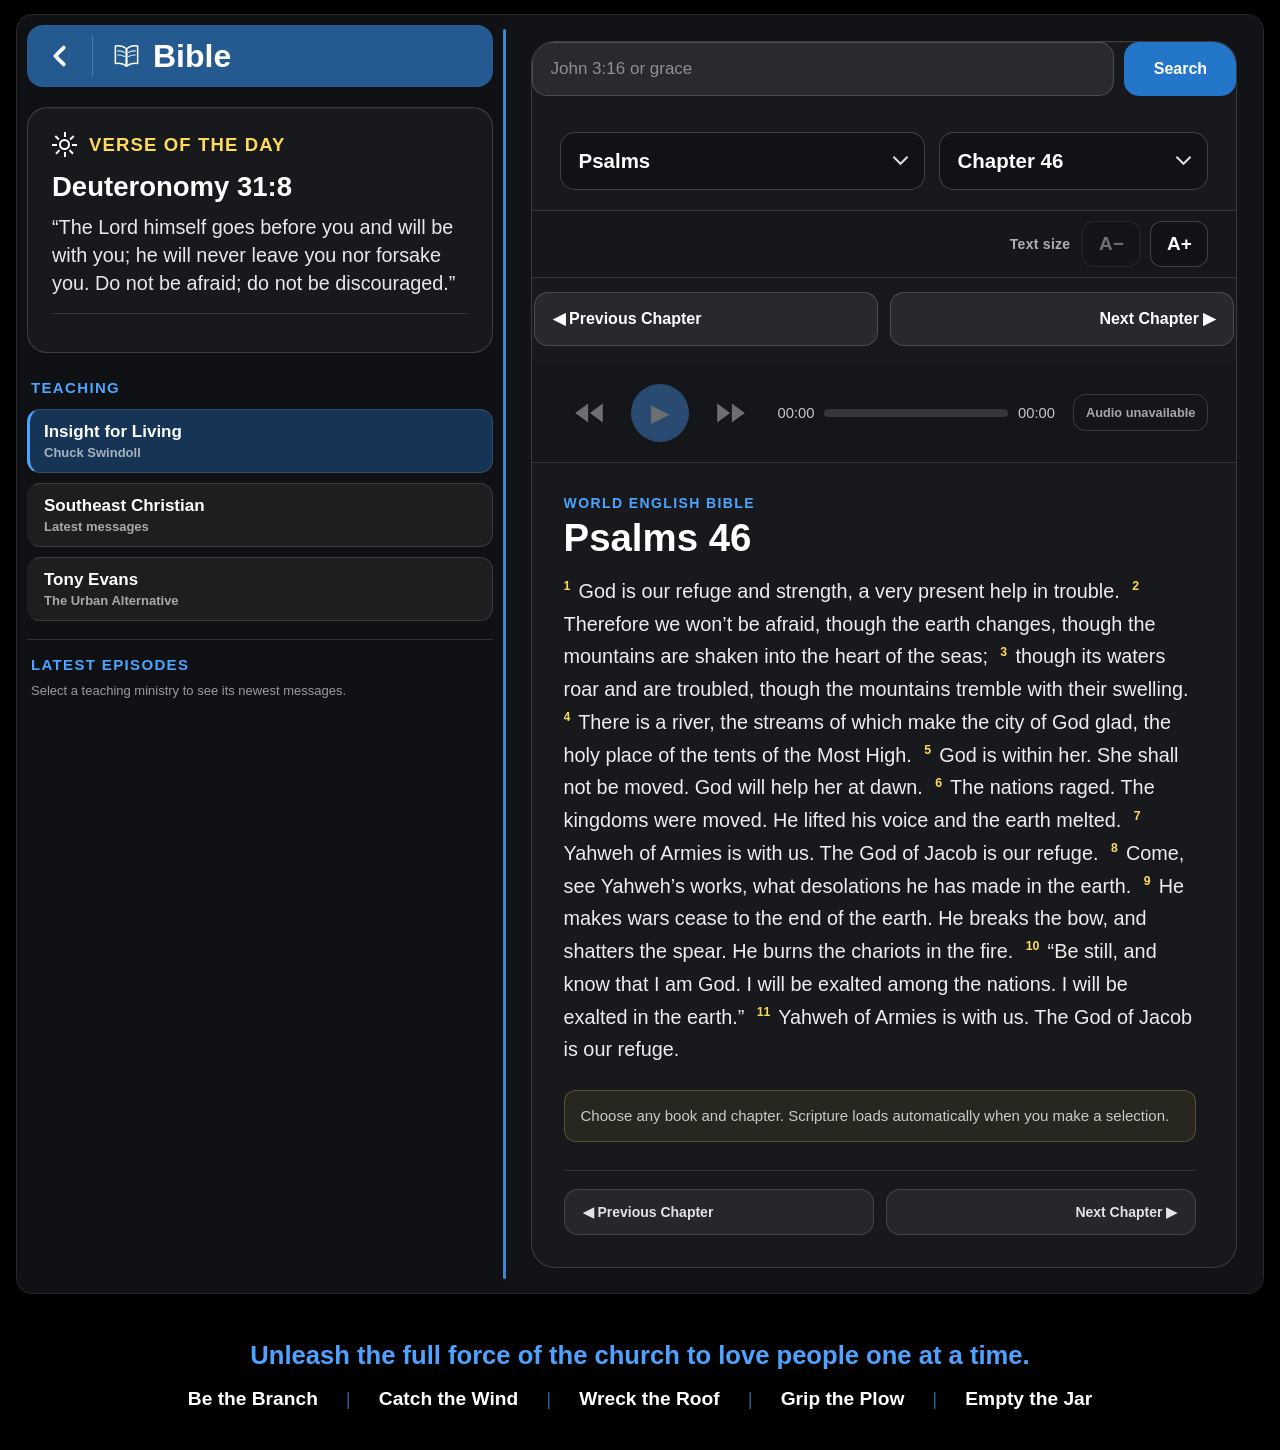
==== bible.html @ 3f08eb41 "Add files via upload" ====
<!DOCTYPE html>
<html lang="en">
<head>
  <meta charset="UTF-8" />
  <meta name="viewport" content="width=device-width, initial-scale=1.0" />
  <title>Bible v14.5 Teaching Phase 1</title>
  <link rel="stylesheet" href="bible.css?v=001">

  <style>
    /* Tiny patch v2: Verse of the Day card only */
    .top-bar .verse-content {
      display: none;
    }

    .side-menu {
      overflow-y: auto;
    }

    .verse-card {
      flex: 0 0 auto;
      width: 100%;
      margin: 0 0 12px;
      padding: clamp(16px, 2vw, 24px);
      border: 1px solid rgba(255, 255, 255, 0.16);
      border-radius: 20px;
      background: #17191d;
      color: #fff;
      text-align: left;
      box-shadow: inset 0 1px 0 rgba(255, 255, 255, 0.04);
    }

    .verse-card-heading {
      display: flex;
      align-items: center;
      gap: 12px;
      margin-bottom: 14px;
      color: #4da3ff;
      font-size: clamp(14px, 1.45vw, 20px);
      font-weight: 700;
      letter-spacing: 0.06em;
      text-transform: uppercase;
    }

    .daily-sun {
      position: relative;
      width: 25px;
      height: 25px;
      flex: 0 0 25px;
    }

    .daily-sun::before {
      content: "";
      position: absolute;
      inset: 7px;
      border: 2px solid #fff;
      border-radius: 50%;
    }

    .daily-sun span,
    .daily-sun::after {
      position: absolute;
      inset: 0;
      content: "";
      background:
        linear-gradient(#fff, #fff) center top / 2px 5px no-repeat,
        linear-gradient(#fff, #fff) center bottom / 2px 5px no-repeat,
        linear-gradient(90deg, #fff, #fff) left center / 5px 2px no-repeat,
        linear-gradient(90deg, #fff, #fff) right center / 5px 2px no-repeat;
    }

    .daily-sun span {
      transform: rotate(45deg);
    }

    .verse-card-reference {
      margin-bottom: 10px;
      color: #fff;
      font-size: clamp(21px, 2.15vw, 31px);
      font-weight: 650;
      line-height: 1.15;
    }

    .verse-card-text {
      color: rgba(255, 255, 255, 0.9);
      font-size: clamp(16px, 1.55vw, 22px);
      line-height: 1.42;
    }


    @media (max-width: 760px), (max-height: 560px) {
      .verse-card {
        margin-bottom: 8px;
        padding: 13px 15px;
        border-radius: 16px;
      }

      .verse-card-heading {
        margin-bottom: 9px;
        gap: 9px;
      }

      .daily-sun {
        width: 21px;
        height: 21px;
        flex-basis: 21px;
      }

      .daily-sun::before {
        inset: 6px;
      }

      .verse-card-reference {
        margin-bottom: 6px;
      }
    }

    /* Tiny patch v3: navy Bible header + slightly wider left column */
    .top-bar {
      position: relative;
      display: grid;
      grid-template-columns: 72px 1fr 72px;
      align-items: center;
      width: 100%;
      min-height: 72px;
      padding: 0 18px;
      border: 0;
      border-radius: 0 0 18px 18px;
      background: #123f73;
      color: #fff;
      box-sizing: border-box;
    }

    .top-bar .back-button {
      position: static;
      display: inline-flex;
      align-items: center;
      justify-content: flex-start;
      width: 52px;
      height: 52px;
      padding: 0;
      border: 0;
      background: transparent;
      color: #fff;
    }

    .top-bar .back-button > span:last-child {
      display: none;
    }

    .top-bar .back-arrow {
      color: #fff;
      font-size: 48px;
      font-weight: 300;
      line-height: 1;
      transform: translateY(-2px);
    }

    .bible-page-title {
      margin: 0;
      color: #fff;
      font-size: clamp(28px, 3vw, 42px);
      font-weight: 650;
      line-height: 1;
      text-align: center;
      letter-spacing: 0.01em;
    }

    .header-bible-icon {
      display: flex;
      align-items: center;
      justify-content: flex-end;
      color: #fff;
    }

    .header-bible-icon svg {
      display: block;
      width: 43px;
      height: 43px;
      overflow: visible;
    }

    /* Give the verse/navigation column a little more breathing room. */
    .app-shell {
      grid-template-columns: minmax(370px, 39%) 2px minmax(0, 1fr);
    }

    @media (max-width: 900px) {
      .app-shell {
        grid-template-columns: minmax(330px, 42%) 2px minmax(0, 1fr);
      }
    }



    .chapter-navigation {
      display: grid;
      grid-template-columns: 1fr 1fr;
      gap: 12px;
      margin-top: 18px;
    }

    .chapter-navigation__button {
      min-height: 54px;
      padding: 0 18px;
      border: 1px solid rgba(255,255,255,.16);
      border-radius: 14px;
      background: rgba(255,255,255,.07);
      color: #fff;
      font: inherit;
      font-size: 16px;
      font-weight: 800;
      cursor: pointer;
      transition: transform .12s ease, background .12s ease, border-color .12s ease;
      -webkit-tap-highlight-color: transparent;
    }

    .chapter-navigation__button:last-child {
      text-align: right;
    }

    .chapter-navigation__button:first-child {
      text-align: left;
    }

    .chapter-navigation__button:hover,
    .chapter-navigation__button:focus-visible {
      border-color: rgba(85,168,255,.6);
      background: rgba(85,168,255,.15);
      outline: none;
    }

    .chapter-navigation__button:active {
      transform: scale(.98);
    }

    .chapter-navigation__button:disabled {
      opacity: .34;
      cursor: default;
      transform: none;
    }

    @media (max-width: 760px), (max-height: 560px) {
      .top-bar {
        min-height: 60px;
        grid-template-columns: 58px 1fr 58px;
        padding: 0 12px;
        border-radius: 0 0 14px 14px;
      }

      .top-bar .back-button {
        width: 44px;
        height: 44px;
      }

      .top-bar .back-arrow {
        font-size: 40px;
      }

      .header-bible-icon svg {
        width: 36px;
        height: 36px;
      }

      .app-shell {
        grid-template-columns: minmax(300px, 43%) 2px minmax(0, 1fr);
      }
    }


    /* Tiny patch v4: header balance, subtitle, unified blues, spacing, card footer */
    :root {
      --bible-primary-blue: #1d4f86;
      --bible-accent-blue: #4da3ff;
      --bible-selected-blue: rgba(29, 79, 134, 0.58);
    }

    .top-bar {
      background: var(--bible-primary-blue);
      min-height: 82px;
      grid-template-columns: 72px 1fr 72px;
    }

    .top-bar .back-button,
    .header-bible-icon {
      height: 100%;
      align-self: stretch;
      display: flex;
      align-items: center;
    }

    .top-bar .back-button {
      justify-content: flex-start;
    }

    .top-bar .back-arrow {
      display: block;
      transform: none;
      line-height: 1;
      margin-top: 0;
    }

    .header-bible-icon {
      justify-content: flex-end;
    }

    .bible-title-group {
      display: flex;
      flex-direction: column;
      align-items: center;
      justify-content: center;
      min-width: 0;
      text-align: center;
    }

    .bible-page-title {
      line-height: 1.05;
    }

    .bible-page-subtitle {
      margin-top: 5px;
      color: rgba(255, 255, 255, 0.88);
      font-size: clamp(12px, 1.15vw, 16px);
      font-weight: 550;
      letter-spacing: 0.08em;
      text-transform: uppercase;
      white-space: nowrap;
    }

    .verse-card {
      margin-bottom: 24px;
    }

    .verse-card-heading {
      color: var(--bible-accent-blue);
    }

    .verse-card-footer {
      display: flex;
      justify-content: flex-end;
      margin-top: 16px;
      padding-top: 14px;
      border-top: 1px solid rgba(255, 255, 255, 0.12);
    }

    .read-chapter-button:hover,
    .read-chapter-button:focus-visible {
      background: rgba(77, 163, 255, 0.10);
    }

    .side-menu .menu-item.active,
    .side-menu [aria-current="true"] {
      background: var(--bible-selected-blue);
      border-left-color: var(--bible-accent-blue);
    }

    .app-shell .divider,
    .vertical-divider {
      background: var(--bible-accent-blue);
    }



    .chapter-navigation {
      display: grid;
      grid-template-columns: 1fr 1fr;
      gap: 12px;
      margin-top: 18px;
    }

    .chapter-navigation__button {
      min-height: 54px;
      padding: 0 18px;
      border: 1px solid rgba(255,255,255,.16);
      border-radius: 14px;
      background: rgba(255,255,255,.07);
      color: #fff;
      font: inherit;
      font-size: 16px;
      font-weight: 800;
      cursor: pointer;
      transition: transform .12s ease, background .12s ease, border-color .12s ease;
      -webkit-tap-highlight-color: transparent;
    }

    .chapter-navigation__button:last-child {
      text-align: right;
    }

    .chapter-navigation__button:first-child {
      text-align: left;
    }

    .chapter-navigation__button:hover,
    .chapter-navigation__button:focus-visible {
      border-color: rgba(85,168,255,.6);
      background: rgba(85,168,255,.15);
      outline: none;
    }

    .chapter-navigation__button:active {
      transform: scale(.98);
    }

    .chapter-navigation__button:disabled {
      opacity: .34;
      cursor: default;
      transform: none;
    }

    @media (max-width: 760px), (max-height: 560px) {
      .top-bar {
        min-height: 58px;
      }

      .bible-page-subtitle {
        margin-top: 3px;
      }

      .verse-card {
        margin-bottom: 16px;
      }

      .verse-card-footer {
        margin-top: 12px;
        padding-top: 11px;
      }
    }


    /* Tiny patch v5: left-column-centered title group + warm yellow accents */
    :root {
      --bible-warm-yellow: #ffd95a;
    }

    .top-bar {
      position: relative;
      display: grid;
      grid-template-columns: 72px minmax(370px, 39%) minmax(0, 1fr);
      align-items: center;
    }

    .bible-brand {
      grid-column: 2;
      display: flex;
      flex-direction: column;
      align-items: center;
      justify-content: center;
      min-width: 0;
      text-align: center;
    }

    .bible-brand-row {
      display: inline-flex;
      align-items: center;
      justify-content: center;
      gap: 12px;
    }

    .bible-brand-row .header-bible-icon {
      display: flex;
      align-items: center;
      justify-content: center;
      width: auto;
      height: auto;
    }

    .bible-brand-row .header-bible-icon svg {
      width: 38px;
      height: 38px;
    }

    .bible-page-subtitle {
      color: var(--bible-warm-yellow);
    }

    .verse-card-heading {
      color: var(--bible-warm-yellow);
    }

    .top-bar > .header-bible-icon {
      display: none;
    }

    @media (max-width: 900px) {
      .top-bar {
        grid-template-columns: 72px minmax(330px, 42%) minmax(0, 1fr);
      }
    }



    .chapter-navigation {
      display: grid;
      grid-template-columns: 1fr 1fr;
      gap: 12px;
      margin-top: 18px;
    }

    .chapter-navigation__button {
      min-height: 54px;
      padding: 0 18px;
      border: 1px solid rgba(255,255,255,.16);
      border-radius: 14px;
      background: rgba(255,255,255,.07);
      color: #fff;
      font: inherit;
      font-size: 16px;
      font-weight: 800;
      cursor: pointer;
      transition: transform .12s ease, background .12s ease, border-color .12s ease;
      -webkit-tap-highlight-color: transparent;
    }

    .chapter-navigation__button:last-child {
      text-align: right;
    }

    .chapter-navigation__button:first-child {
      text-align: left;
    }

    .chapter-navigation__button:hover,
    .chapter-navigation__button:focus-visible {
      border-color: rgba(85,168,255,.6);
      background: rgba(85,168,255,.15);
      outline: none;
    }

    .chapter-navigation__button:active {
      transform: scale(.98);
    }

    .chapter-navigation__button:disabled {
      opacity: .34;
      cursor: default;
      transform: none;
    }

    @media (max-width: 760px), (max-height: 560px) {
      .top-bar {
        grid-template-columns: 58px minmax(300px, 43%) minmax(0, 1fr);
      }

      .bible-brand-row {
        gap: 9px;
      }

      .bible-brand-row .header-bible-icon svg {
        width: 32px;
        height: 32px;
      }
    }


    /* Tiny patch v6: back-arrow card + left-shifted Bible brand */
    .top-bar {
      grid-template-columns: 92px minmax(370px, 39%) minmax(0, 1fr);
    }

    .top-bar .back-button {
      justify-self: center;
      align-self: center;
      width: 58px;
      height: 58px;
      border: 1px solid rgba(255, 255, 255, 0.22);
      border-radius: 16px;
      background: #17191d;
      color: #fff;
      box-shadow: inset 0 1px 0 rgba(255, 255, 255, 0.04);
    }

    .top-bar .back-button:hover,
    .top-bar .back-button:focus-visible {
      background: #20242a;
    }

    .top-bar .back-button:active {
      transform: scale(0.97);
    }

    .top-bar .back-arrow {
      font-size: 42px;
      line-height: 1;
      transform: translateY(-1px);
    }

    .bible-brand {
      transform: translateX(-42px);
    }

    .verse-card {
      margin-bottom: 18px;
    }

    @media (max-width: 900px) {
      .top-bar {
        grid-template-columns: 82px minmax(330px, 42%) minmax(0, 1fr);
      }

      .bible-brand {
        transform: translateX(-28px);
      }
    }



    .chapter-navigation {
      display: grid;
      grid-template-columns: 1fr 1fr;
      gap: 12px;
      margin-top: 18px;
    }

    .chapter-navigation__button {
      min-height: 54px;
      padding: 0 18px;
      border: 1px solid rgba(255,255,255,.16);
      border-radius: 14px;
      background: rgba(255,255,255,.07);
      color: #fff;
      font: inherit;
      font-size: 16px;
      font-weight: 800;
      cursor: pointer;
      transition: transform .12s ease, background .12s ease, border-color .12s ease;
      -webkit-tap-highlight-color: transparent;
    }

    .chapter-navigation__button:last-child {
      text-align: right;
    }

    .chapter-navigation__button:first-child {
      text-align: left;
    }

    .chapter-navigation__button:hover,
    .chapter-navigation__button:focus-visible {
      border-color: rgba(85,168,255,.6);
      background: rgba(85,168,255,.15);
      outline: none;
    }

    .chapter-navigation__button:active {
      transform: scale(.98);
    }

    .chapter-navigation__button:disabled {
      opacity: .34;
      cursor: default;
      transform: none;
    }

    @media (max-width: 760px), (max-height: 560px) {
      .top-bar {
        grid-template-columns: 72px minmax(300px, 43%) minmax(0, 1fr);
      }

      .top-bar .back-button {
        width: 50px;
        height: 50px;
        border-radius: 14px;
      }

      .top-bar .back-arrow {
        font-size: 36px;
      }

      .bible-brand {
        transform: translateX(-18px);
      }

      .verse-card {
        margin-bottom: 14px;
      }
    }


    /* Tiny patch v7: integrated header navigation lane */
    .top-bar {
      grid-template-columns: 78px minmax(370px, 39%) minmax(0, 1fr);
      min-height: 78px;
      padding: 0 18px 0 0;
      overflow: hidden;
    }

    .top-bar .back-button {
      grid-column: 1;
      justify-self: stretch;
      align-self: stretch;
      display: flex;
      align-items: center;
      justify-content: center;
      width: 78px;
      height: 100%;
      min-height: 78px;
      margin: 0;
      padding: 0;
      border: 0;
      border-right: 1px solid rgba(255, 255, 255, 0.18);
      border-radius: 0;
      background: transparent;
      box-shadow: none;
      color: #fff;
      cursor: pointer;
    }

    .top-bar .back-button:hover,
    .top-bar .back-button:focus-visible {
      background: rgba(255, 255, 255, 0.09);
      outline: none;
    }

    .top-bar .back-button:active {
      transform: none;
      background: rgba(255, 255, 255, 0.14);
    }

    .top-bar .back-arrow {
      display: block;
      color: #fff;
      font-size: 48px;
      font-weight: 300;
      line-height: 1;
      transform: none;
      margin: 0;
      padding: 0 0 3px;
    }

    .bible-brand {
      grid-column: 2;
      align-items: flex-start;
      justify-content: center;
      transform: none;
      padding-left: 24px;
      text-align: left;
    }

    .bible-brand-row {
      justify-content: flex-start;
    }

    .bible-page-title {
      text-align: left;
    }

    @media (max-width: 900px) {
      .top-bar {
        grid-template-columns: 72px minmax(330px, 42%) minmax(0, 1fr);
      }

      .top-bar .back-button {
        width: 72px;
        min-height: 78px;
      }

      .bible-brand {
        transform: none;
        padding-left: 20px;
      }
    }



    .chapter-navigation {
      display: grid;
      grid-template-columns: 1fr 1fr;
      gap: 12px;
      margin-top: 18px;
    }

    .chapter-navigation__button {
      min-height: 54px;
      padding: 0 18px;
      border: 1px solid rgba(255,255,255,.16);
      border-radius: 14px;
      background: rgba(255,255,255,.07);
      color: #fff;
      font: inherit;
      font-size: 16px;
      font-weight: 800;
      cursor: pointer;
      transition: transform .12s ease, background .12s ease, border-color .12s ease;
      -webkit-tap-highlight-color: transparent;
    }

    .chapter-navigation__button:last-child {
      text-align: right;
    }

    .chapter-navigation__button:first-child {
      text-align: left;
    }

    .chapter-navigation__button:hover,
    .chapter-navigation__button:focus-visible {
      border-color: rgba(85,168,255,.6);
      background: rgba(85,168,255,.15);
      outline: none;
    }

    .chapter-navigation__button:active {
      transform: scale(.98);
    }

    .chapter-navigation__button:disabled {
      opacity: .34;
      cursor: default;
      transform: none;
    }

    @media (max-width: 760px), (max-height: 560px) {
      .top-bar {
        grid-template-columns: 64px minmax(300px, 43%) minmax(0, 1fr);
        min-height: 58px;
      }

      .top-bar .back-button {
        width: 64px;
        min-height: 58px;
        border-radius: 0;
      }

      .top-bar .back-arrow {
        font-size: 42px;
        transform: none;
      }

      .bible-brand {
        transform: none;
        padding-left: 16px;
      }
    }


    /* Tiny patch v8: lock arrow/divider to the full header height */
    .top-bar {
      position: relative;
      padding-left: 78px;
      grid-template-columns: minmax(370px, 39%) minmax(0, 1fr);
    }

    .top-bar .back-button {
      position: absolute;
      inset: 0 auto 0 0;
      width: 78px;
      height: auto;
      min-height: 0;
      display: flex;
      align-items: center;
      justify-content: center;
      padding: 0;
      margin: 0;
      border: 0;
      border-right: 1px solid rgba(255, 255, 255, 0.18);
      border-radius: 0;
      background: transparent;
      color: #fff;
      cursor: pointer;
      z-index: 2;
      -webkit-tap-highlight-color: transparent;
    }

    .top-bar .back-arrow {
      display: flex;
      align-items: center;
      justify-content: center;
      width: 100%;
      height: 100%;
      padding: 0;
      margin: 0;
      color: #fff;
      font-size: 48px;
      font-weight: 300;
      line-height: 1;
      transform: translateY(1px);
    }

    .bible-brand {
      grid-column: 1;
    }

    @media (max-width: 900px) {
      .top-bar {
        padding-left: 72px;
        grid-template-columns: minmax(330px, 42%) minmax(0, 1fr);
      }

      .top-bar .back-button {
        width: 72px;
      }
    }



    .chapter-navigation {
      display: grid;
      grid-template-columns: 1fr 1fr;
      gap: 12px;
      margin-top: 18px;
    }

    .chapter-navigation__button {
      min-height: 54px;
      padding: 0 18px;
      border: 1px solid rgba(255,255,255,.16);
      border-radius: 14px;
      background: rgba(255,255,255,.07);
      color: #fff;
      font: inherit;
      font-size: 16px;
      font-weight: 800;
      cursor: pointer;
      transition: transform .12s ease, background .12s ease, border-color .12s ease;
      -webkit-tap-highlight-color: transparent;
    }

    .chapter-navigation__button:last-child {
      text-align: right;
    }

    .chapter-navigation__button:first-child {
      text-align: left;
    }

    .chapter-navigation__button:hover,
    .chapter-navigation__button:focus-visible {
      border-color: rgba(85,168,255,.6);
      background: rgba(85,168,255,.15);
      outline: none;
    }

    .chapter-navigation__button:active {
      transform: scale(.98);
    }

    .chapter-navigation__button:disabled {
      opacity: .34;
      cursor: default;
      transform: none;
    }

    @media (max-width: 760px), (max-height: 560px) {
      .top-bar {
        padding-left: 64px;
        grid-template-columns: minmax(300px, 43%) minmax(0, 1fr);
      }

      .top-bar .back-button {
        width: 64px;
      }

      .top-bar .back-arrow {
        font-size: 42px;
        transform: translateY(1px);
      }
    }


    /* v9 — one clean, self-contained header component */
    .bible-header-v9 {
      box-sizing: border-box;
      display: flex;
      align-items: stretch;
      width: 100%;
      height: 132px;
      min-height: 132px;
      margin: 0;
      padding: 0;
      overflow: hidden;
      border: 0;
      border-radius: 34px;
      background: #255a91;
      color: #fff;
    }

    .bible-header-v9__back {
      position: relative;
      box-sizing: border-box;
      flex: 0 0 138px;
      width: 138px;
      height: 100%;
      margin: 0;
      padding: 0;
      border: 0;
      border-radius: 0;
      background: transparent;
      color: #fff;
      cursor: pointer;
      display: flex;
      align-items: center;
      justify-content: center;
      appearance: none;
      -webkit-appearance: none;
      -webkit-tap-highlight-color: transparent;
    }

    .bible-header-v9__back::after {
      content: "";
      position: absolute;
      top: 18px;
      right: 0;
      bottom: 18px;
      width: 1px;
      background: rgba(255,255,255,.20);
    }

    .bible-header-v9__back:hover,
    .bible-header-v9__back:focus-visible {
      background: rgba(255,255,255,.08);
      outline: none;
    }

    .bible-header-v9__back:active {
      background: rgba(255,255,255,.13);
    }

    .bible-header-v9__arrow {
      display: block;
      width: 48px;
      height: 48px;
      margin: 0;
      overflow: visible;
    }

    .bible-header-v9__arrow path {
      fill: none;
      stroke: currentColor;
      stroke-width: 5;
      stroke-linecap: round;
      stroke-linejoin: round;
    }

    .bible-header-v9__brand {
      box-sizing: border-box;
      flex: 1 1 auto;
      min-width: 0;
      height: 100%;
      padding: 18px 26px 14px 36px;
      display: flex;
      flex-direction: column;
      justify-content: center;
      align-items: flex-start;
      text-align: left;
    }

    .bible-header-v9__title-row {
      display: flex;
      align-items: center;
      gap: 18px;
      min-width: 0;
    }

    .bible-header-v9__book {
      display: block;
      flex: 0 0 58px;
      width: 58px;
      height: 58px;
      overflow: visible;
    }

    .bible-header-v9__book path {
      fill: none;
      stroke: currentColor;
      stroke-width: 3.5;
      stroke-linecap: round;
      stroke-linejoin: round;
    }

    .bible-header-v9__book path:last-child {
      stroke-width: 2.4;
      opacity: .9;
    }

    .bible-header-v9__title {
      margin: 0;
      padding: 0;
      color: #fff;
      font-size: clamp(42px, 4.7vw, 64px);
      font-weight: 700;
      line-height: .95;
      letter-spacing: 0;
      text-align: left;
    }

    .bible-header-v9__subtitle {
      margin: 8px 0 0;
      padding: 0;
      color: #ffd95a;
      font-size: clamp(19px, 2vw, 28px);
      font-weight: 700;
      line-height: 1;
      letter-spacing: .09em;
      text-transform: uppercase;
      white-space: nowrap;
    }

    @media (max-width: 900px) {
      .bible-header-v9 {
        height: 126px;
        min-height: 126px;
        border-radius: 26px;
      }

      .bible-header-v9__back {
        flex-basis: 118px;
        width: 118px;
      }

      .bible-header-v9__back::after {
        top: 18px;
        bottom: 18px;
      }

      .bible-header-v9__arrow {
        width: 42px;
        height: 42px;
      }

      .bible-header-v9__brand {
        padding: 18px 20px 14px 34px;
      }

      .bible-header-v9__title-row {
        gap: 18px;
      }

      .bible-header-v9__book {
        flex-basis: 58px;
        width: 58px;
        height: 58px;
      }

      .bible-header-v9__subtitle {
        margin-top: 10px;
      }
    }



    .chapter-navigation {
      display: grid;
      grid-template-columns: 1fr 1fr;
      gap: 12px;
      margin-top: 18px;
    }

    .chapter-navigation__button {
      min-height: 54px;
      padding: 0 18px;
      border: 1px solid rgba(255,255,255,.16);
      border-radius: 14px;
      background: rgba(255,255,255,.07);
      color: #fff;
      font: inherit;
      font-size: 16px;
      font-weight: 800;
      cursor: pointer;
      transition: transform .12s ease, background .12s ease, border-color .12s ease;
      -webkit-tap-highlight-color: transparent;
    }

    .chapter-navigation__button:last-child {
      text-align: right;
    }

    .chapter-navigation__button:first-child {
      text-align: left;
    }

    .chapter-navigation__button:hover,
    .chapter-navigation__button:focus-visible {
      border-color: rgba(85,168,255,.6);
      background: rgba(85,168,255,.15);
      outline: none;
    }

    .chapter-navigation__button:active {
      transform: scale(.98);
    }

    .chapter-navigation__button:disabled {
      opacity: .34;
      cursor: default;
      transform: none;
    }

    @media (max-width: 760px), (max-height: 560px) {
      .bible-header-v9 {
        height: 104px;
        min-height: 104px;
        border-radius: 20px;
      }

      .bible-header-v9__back {
        flex-basis: 86px;
        width: 86px;
      }

      .bible-header-v9__back::after {
        top: 14px;
        bottom: 14px;
      }

      .bible-header-v9__arrow {
        width: 34px;
        height: 34px;
      }

      .bible-header-v9__brand {
        padding: 13px 16px 11px 24px;
      }

      .bible-header-v9__title-row {
        gap: 13px;
      }

      .bible-header-v9__book {
        flex-basis: 45px;
        width: 45px;
        height: 45px;
      }

      .bible-header-v9__subtitle {
        margin-top: 7px;
        letter-spacing: .07em;
      }
    }


  
    /* v10.2 — Tesla footer readability polish */
    .footer-banner {
      padding-top: 14px;
      padding-bottom: 14px;
    }

    .footer-banner .mission {
      font-size: clamp(20px, 2vw, 28px);
      font-weight: 700;
      line-height: 1.25;
      text-align: center;
    }

    .footer-banner .themes {
      margin-top: 8px;
      display: flex;
      flex-wrap: wrap;
      justify-content: center;
      align-items: center;
      gap: 8px 14px;
      font-size: clamp(16px, 1.5vw, 22px);
      font-weight: 650;
      line-height: 1.35;
      text-align: center;
    }

    .footer-banner .footer-divider {
      opacity: .55;
    }



    .chapter-navigation {
      display: grid;
      grid-template-columns: 1fr 1fr;
      gap: 12px;
      margin-top: 18px;
    }

    .chapter-navigation__button {
      min-height: 54px;
      padding: 0 18px;
      border: 1px solid rgba(255,255,255,.16);
      border-radius: 14px;
      background: rgba(255,255,255,.07);
      color: #fff;
      font: inherit;
      font-size: 16px;
      font-weight: 800;
      cursor: pointer;
      transition: transform .12s ease, background .12s ease, border-color .12s ease;
      -webkit-tap-highlight-color: transparent;
    }

    .chapter-navigation__button:last-child {
      text-align: right;
    }

    .chapter-navigation__button:first-child {
      text-align: left;
    }

    .chapter-navigation__button:hover,
    .chapter-navigation__button:focus-visible {
      border-color: rgba(85,168,255,.6);
      background: rgba(85,168,255,.15);
      outline: none;
    }

    .chapter-navigation__button:active {
      transform: scale(.98);
    }

    .chapter-navigation__button:disabled {
      opacity: .34;
      cursor: default;
      transform: none;
    }

    @media (max-width: 760px), (max-height: 560px) {
      .footer-banner {
        padding-top: 10px;
        padding-bottom: 10px;
      }

      .footer-banner .mission {
        font-size: clamp(18px, 2.2vw, 24px);
      }

      .footer-banner .themes {
        margin-top: 6px;
        gap: 6px 10px;
        font-size: clamp(15px, 1.8vw, 19px);
      }
    }

  
    /* v11.0a — Bible Reader Frame */
    .content-panel {
      min-width: 0;
      overflow: hidden;
      padding: clamp(18px, 2vw, 28px);
      background: #111317;
      color: #fff;
    }

    .bible-reader-frame {
      box-sizing: border-box;
      display: grid;
      grid-template-rows: auto auto minmax(0, 1fr);
      width: 100%;
      height: 100%;
      min-height: 0;
      overflow: hidden;
      border: 1px solid rgba(255,255,255,.15);
      border-radius: 24px;
      background: #17191d;
      box-shadow: inset 0 1px 0 rgba(255,255,255,.04);
    }

    .bible-reader-frame__selectors {
      display: grid;
      grid-template-columns: minmax(220px, 1.15fr) minmax(190px, .85fr);
      gap: 14px;
      padding: clamp(14px, 1.6vw, 20px) clamp(18px, 2.2vw, 28px);
      border-bottom: 1px solid rgba(255,255,255,.12);
    }

    .reader-field {
      display: block;
      min-width: 0;
    }

    .reader-field__label {
      position: absolute;
      width: 1px;
      height: 1px;
      padding: 0;
      margin: -1px;
      overflow: hidden;
      clip: rect(0, 0, 0, 0);
      white-space: nowrap;
      border: 0;
    }

    .reader-field__control {
      box-sizing: border-box;
      width: 100%;
      min-height: 58px;
      padding: 0 16px;
      border: 1px solid rgba(255,255,255,.2);
      border-radius: 15px;
      background: #101216;
      color: #fff;
      font: inherit;
      font-size: clamp(18px, 1.6vw, 23px);
      font-weight: 650;
      appearance: none;
      -webkit-appearance: none;
      opacity: 1;
    }

    .reader-field__select-wrap {
      position: relative;
    }

    .reader-field__select-wrap::after {
      content: "";
      position: absolute;
      top: 50%;
      right: 18px;
      width: 9px;
      height: 9px;
      border-right: 2px solid rgba(255,255,255,.8);
      border-bottom: 2px solid rgba(255,255,255,.8);
      transform: translateY(-70%) rotate(45deg);
      pointer-events: none;
    }

    .bible-reader-frame__audio {
      display: grid;
      grid-template-columns: auto minmax(140px, 1fr) auto;
      align-items: center;
      gap: 18px;
      padding: clamp(14px, 1.6vw, 20px) clamp(18px, 2.2vw, 28px);
      border-bottom: 1px solid rgba(255,255,255,.12);
      background: rgba(0,0,0,.12);
    }

    .reader-audio__controls {
      display: flex;
      align-items: center;
      justify-content: center;
      gap: 13px;
    }

    .reader-audio__skip {
      display: grid;
      place-items: center;
      width: 58px;
      height: 58px;
      padding: 0;
      border: 0;
      border-radius: 50%;
      background: transparent;
      color: #fff;
      line-height: 1;
      cursor: default;
      opacity: 1;
      -webkit-text-fill-color: currentColor;
    }

    .reader-audio__skip svg {
      display: block;
      width: 34px;
      height: 34px;
      fill: currentColor;
      filter: drop-shadow(0 1px 1px rgba(0,0,0,.28));
    }

    .reader-audio__skip:disabled,
    .reader-audio__play:disabled {
      opacity: 1;
      color: #fff;
      -webkit-text-fill-color: currentColor;
    }

    .reader-audio__progress {
      display: grid;
      grid-template-columns: auto minmax(90px, 1fr) auto;
      align-items: center;
      gap: 10px;
      min-width: 0;
    }

    .reader-audio__play {
      display: grid;
      place-items: center;
      width: 58px;
      height: 58px;
      padding: 0;
      border: 0;
      border-radius: 50%;
      background: var(--bible-accent-blue);
      color: #fff;
      font-size: 24px;
      cursor: default;
    }

    .reader-audio__time,
    .reader-audio__duration {
      color: rgba(255,255,255,.76);
      font-size: clamp(14px, 1.15vw, 17px);
      font-variant-numeric: tabular-nums;
      white-space: nowrap;
    }

    .reader-audio__track {
      position: relative;
      height: 8px;
      overflow: hidden;
      border-radius: 999px;
      background: rgba(255,255,255,.14);
    }

    .reader-audio__track::before {
      content: "";
      position: absolute;
      inset: 0 auto 0 0;
      width: 0;
      background: var(--bible-warm-yellow);
    }

    .reader-audio__status {
      min-width: 86px;
      padding: 10px 12px;
      border: 1px solid rgba(255,255,255,.16);
      border-radius: 12px;
      color: rgba(255,255,255,.62);
      font-size: clamp(12px, 1vw, 15px);
      font-weight: 700;
      text-align: center;
      white-space: nowrap;
    }

    /* v11.9 — selected-chapter audio */
    .reader-audio__skip,
    .reader-audio__play {
      cursor: pointer;
      transition: transform .12s ease, opacity .12s ease, background .12s ease;
      -webkit-tap-highlight-color: transparent;
    }

    .reader-audio__skip:active,
    .reader-audio__play:active {
      transform: scale(.94);
    }

    .reader-audio__skip:disabled,
    .reader-audio__play:disabled {
      opacity: .38;
      cursor: default;
    }

    .reader-audio__track {
      cursor: pointer;
      touch-action: none;
    }

    .reader-audio__track::before {
      width: var(--audio-progress, 0%);
      transition: width .15s linear;
    }

    .reader-audio__status.is-ready {
      border-color: rgba(85,168,255,.48);
      color: #fff;
    }

    .bible-reader-frame__reader {
      min-height: 0;
      overflow: hidden;
      padding: clamp(20px, 2.5vw, 34px);
    }

    .reader-placeholder {
      box-sizing: border-box;
      display: flex;
      flex-direction: column;
      align-items: flex-start;
      justify-content: flex-start;
      width: 100%;
      height: 100%;
      min-height: 0;
      padding: clamp(22px, 3vw, 38px);
      border: 1px dashed rgba(255,255,255,.16);
      border-radius: 20px;
      background: rgba(0,0,0,.10);
    }

    .reader-placeholder__eyebrow {
      color: var(--bible-accent-blue);
      font-size: clamp(12px, 1vw, 15px);
      font-weight: 800;
      letter-spacing: .1em;
      text-transform: uppercase;
    }

    .reader-placeholder__title {
      margin: 10px 0 12px;
      color: #fff;
      font-size: clamp(34px, 3.3vw, 50px);
      line-height: 1;
    }

    .reader-placeholder__message {
      margin: 0;
      color: rgba(255,255,255,.58);
      font-size: clamp(18px, 1.55vw, 23px);
      line-height: 1.5;
    }



    .chapter-navigation {
      display: grid;
      grid-template-columns: 1fr 1fr;
      gap: 12px;
      margin-top: 18px;
    }

    .chapter-navigation__button {
      min-height: 54px;
      padding: 0 18px;
      border: 1px solid rgba(255,255,255,.16);
      border-radius: 14px;
      background: rgba(255,255,255,.07);
      color: #fff;
      font: inherit;
      font-size: 16px;
      font-weight: 800;
      cursor: pointer;
      transition: transform .12s ease, background .12s ease, border-color .12s ease;
      -webkit-tap-highlight-color: transparent;
    }

    .chapter-navigation__button:last-child {
      text-align: right;
    }

    .chapter-navigation__button:first-child {
      text-align: left;
    }

    .chapter-navigation__button:hover,
    .chapter-navigation__button:focus-visible {
      border-color: rgba(85,168,255,.6);
      background: rgba(85,168,255,.15);
      outline: none;
    }

    .chapter-navigation__button:active {
      transform: scale(.98);
    }

    .chapter-navigation__button:disabled {
      opacity: .34;
      cursor: default;
      transform: none;
    }

    @media (max-width: 760px), (max-height: 560px) {
      .content-panel {
        padding: 12px;
      }

      .bible-reader-frame {
        border-radius: 18px;
      }

      .bible-reader-frame__selectors {
        grid-template-columns: 1fr 150px;
        gap: 10px;
        padding: 14px;
      }

      .reader-field__control {
        min-height: 48px;
        padding: 0 13px;
      }

      .bible-reader-frame__audio {
        grid-template-columns: auto minmax(100px, 1fr) auto;
        gap: 12px;
        padding: 12px 14px;
      }

      .reader-audio__controls {
        gap: 9px;
      }

      .reader-audio__skip {
        width: 44px;
        height: 44px;
        font-size: 18px;
      }

      .reader-audio__play {
        width: 48px;
        height: 48px;
        font-size: 20px;
      }

      .reader-audio__status {
        min-width: 72px;
        padding: 8px 9px;
      }

      .bible-reader-frame__reader {
        padding: 14px;
      }

      .reader-placeholder {
        padding: 22px;
        border-radius: 16px;
      }
    }


    /* v11.2a — Tesla-friendly custom menus */
    .custom-selectors {
      position: relative;
      z-index: 20;
      overflow: visible;
    }

    .custom-select {
      position: relative;
      min-width: 0;
    }

    .custom-select__button {
      box-sizing: border-box;
      display: flex;
      align-items: center;
      justify-content: space-between;
      width: 100%;
      min-height: 58px;
      padding: 0 18px;
      border: 1px solid rgba(255,255,255,.20);
      border-radius: 15px;
      background: #101216;
      color: #fff;
      font: inherit;
      font-size: clamp(18px, 1.6vw, 23px);
      font-weight: 650;
      text-align: left;
      cursor: pointer;
      -webkit-tap-highlight-color: transparent;
    }

    .custom-select__button:focus-visible,
    .custom-select__button[aria-expanded="true"] {
      border-color: var(--bible-accent-blue);
      outline: none;
      box-shadow: 0 0 0 3px rgba(77,163,255,.16);
    }

    .custom-select__chevron {
      flex: 0 0 11px;
      width: 11px;
      height: 11px;
      margin-left: 18px;
      border-right: 2px solid rgba(255,255,255,.85);
      border-bottom: 2px solid rgba(255,255,255,.85);
      transform: translateY(-3px) rotate(45deg);
      transition: transform .16s ease;
    }

    .custom-select__button[aria-expanded="true"] .custom-select__chevron {
      transform: translateY(3px) rotate(225deg);
    }

    .custom-menu {
      position: absolute;
      top: calc(100% + 8px);
      left: 0;
      right: 0;
      max-height: min(52vh, 430px);
      overflow-y: auto;
      padding: 8px;
      border: 1px solid rgba(255,255,255,.20);
      border-radius: 16px;
      background: #0f1115;
      box-shadow: 0 18px 48px rgba(0,0,0,.45);
      overscroll-behavior: contain;
      -webkit-overflow-scrolling: touch;
    }

    .custom-menu[hidden] {
      display: none;
    }

    .custom-menu__item {
      display: block;
      width: 100%;
      min-height: 54px;
      padding: 10px 14px;
      border: 0;
      border-radius: 11px;
      background: transparent;
      color: #fff;
      font: inherit;
      font-size: clamp(17px, 1.4vw, 21px);
      font-weight: 620;
      text-align: left;
      cursor: pointer;
      -webkit-tap-highlight-color: transparent;
    }

    .custom-menu__item:hover,
    .custom-menu__item:focus-visible {
      background: rgba(255,255,255,.08);
      outline: none;
    }

    .custom-menu__item.is-selected {
      background: rgba(77,163,255,.18);
      color: #fff;
    }

    .custom-menu--chapter {
      display: grid;
      grid-template-columns: repeat(4, minmax(0,1fr));
      gap: 6px;
    }

    .custom-menu--chapter .custom-menu__item {
      text-align: center;
      padding: 8px;
    }

    .scripture-reader {
      height: 100%;
      overflow-y: auto;
      padding-right: 8px;
      -webkit-overflow-scrolling: touch;
    }

    .scripture-reader__eyebrow {
      margin: 0 0 8px;
      color: var(--bible-accent-blue);
      font-size: 14px;
      font-weight: 800;
      letter-spacing: .1em;
      text-transform: uppercase;
    }

    .scripture-reader__title {
      margin: 0 0 18px;
      color: #fff;
      font-size: clamp(34px, 3vw, 48px);
      line-height: 1;
    }

    .scripture-reader__text {
      margin: 0;
      color: rgba(255,255,255,.92);
      font-size: clamp(18px, 1.55vw, 23px);
      line-height: 1.65;
    }

    .scripture-reader__text span {
      display: inline;
      margin-right: .35em;
    }

    .scripture-reader__text sup {
      margin-right: .22em;
      color: var(--bible-warm-yellow);
      font-size: .62em;
      font-weight: 800;
    }

    .scripture-reader__note {
      margin: 24px 0 0;
      padding: 14px 16px;
      border: 1px solid rgba(255,217,90,.24);
      border-radius: 12px;
      background: rgba(255,217,90,.07);
      color: rgba(255,255,255,.75);
      font-size: 15px;
      line-height: 1.45;
    }



    .chapter-navigation {
      display: grid;
      grid-template-columns: 1fr 1fr;
      gap: 12px;
      margin-top: 18px;
    }

    .chapter-navigation__button {
      min-height: 54px;
      padding: 0 18px;
      border: 1px solid rgba(255,255,255,.16);
      border-radius: 14px;
      background: rgba(255,255,255,.07);
      color: #fff;
      font: inherit;
      font-size: 16px;
      font-weight: 800;
      cursor: pointer;
      transition: transform .12s ease, background .12s ease, border-color .12s ease;
      -webkit-tap-highlight-color: transparent;
    }

    .chapter-navigation__button:last-child {
      text-align: right;
    }

    .chapter-navigation__button:first-child {
      text-align: left;
    }

    .chapter-navigation__button:hover,
    .chapter-navigation__button:focus-visible {
      border-color: rgba(85,168,255,.6);
      background: rgba(85,168,255,.15);
      outline: none;
    }

    .chapter-navigation__button:active {
      transform: scale(.98);
    }

    .chapter-navigation__button:disabled {
      opacity: .34;
      cursor: default;
      transform: none;
    }

    @media (max-width: 760px), (max-height: 560px) {
      .custom-select__button {
        min-height: 48px;
        padding: 0 14px;
      }

      .custom-menu {
        max-height: 44vh;
      }

      .custom-menu__item {
        min-height: 48px;
      }
    }

  

    /* v11.6: primary chapter navigation stays near the chapter controls. */
    .chapter-navigation--top {
      margin: 14px 0 18px;
      padding: 0 2px;
    }

    .chapter-navigation--top .chapter-navigation__button {
      min-height: 54px;
      font-size: 16px;
      font-weight: 700;
    }

    .chapter-navigation--bottom {
      margin-top: 28px;
      padding-top: 18px;
      border-top: 1px solid rgba(255, 255, 255, 0.12);
    }

    .chapter-navigation--bottom .chapter-navigation__button {
      min-height: 46px;
      font-size: 14px;
      opacity: 0.88;
    }

    @media (max-width: 700px) {
      .chapter-navigation--top .chapter-navigation__button {
        min-height: 50px;
        font-size: 14px;
      }
    }

    /* v12.0: reference and keyword search */
    .bible-search {
      margin-bottom: 16px;
    }

    .bible-search__form {
      display: grid;
      grid-template-columns: minmax(0, 1fr) auto;
      gap: 10px;
    }

    .bible-search__input {
      min-height: 54px;
      width: 100%;
      padding: 0 18px;
      border: 1px solid rgba(255,255,255,.17);
      border-radius: 15px;
      background: rgba(255,255,255,.075);
      color: #fff;
      font: inherit;
      font-size: 17px;
      outline: none;
      box-sizing: border-box;
      -webkit-appearance: none;
    }

    .bible-search__input::placeholder { color: rgba(255,255,255,.48); }
    .bible-search__input:focus {
      border-color: rgba(77,163,255,.8);
      box-shadow: 0 0 0 3px rgba(77,163,255,.14);
    }

    .bible-search__button {
      min-width: 112px;
      min-height: 54px;
      padding: 0 20px;
      border: 0;
      border-radius: 15px;
      background: #2376c9;
      color: #fff;
      font: inherit;
      font-size: 16px;
      font-weight: 800;
      cursor: pointer;
      -webkit-tap-highlight-color: transparent;
    }

    .bible-search__button:active { transform: scale(.98); }
    .bible-search__button:disabled { opacity: .55; cursor: default; transform: none; }

    .bible-search__results {
      margin-top: 10px;
      max-height: 330px;
      overflow-y: auto;
      border: 1px solid rgba(255,255,255,.14);
      border-radius: 15px;
      background: #17191d;
      box-shadow: 0 16px 40px rgba(0,0,0,.28);
      -webkit-overflow-scrolling: touch;
    }

    .bible-search__summary {
      position: sticky;
      top: 0;
      z-index: 1;
      margin: 0;
      padding: 12px 15px;
      border-bottom: 1px solid rgba(255,255,255,.1);
      background: #17191d;
      color: rgba(255,255,255,.68);
      font-size: 14px;
      font-weight: 700;
    }

    .bible-search__result {
      display: block;
      width: 100%;
      padding: 13px 15px;
      border: 0;
      border-bottom: 1px solid rgba(255,255,255,.08);
      background: transparent;
      color: #fff;
      text-align: left;
      font: inherit;
      cursor: pointer;
      -webkit-tap-highlight-color: transparent;
    }

    .bible-search__result:last-child { border-bottom: 0; }
    .bible-search__result:hover,
    .bible-search__result:focus-visible { background: rgba(77,163,255,.13); outline: none; }
    .bible-search__reference {
      display: block;
      margin-bottom: 5px;
      color: #67b2ff;
      font-size: 15px;
      font-weight: 850;
    }
    .bible-search__verse {
      display: block;
      color: rgba(255,255,255,.86);
      font-size: 15px;
      line-height: 1.42;
    }

    .scripture-reader__text span.search-target {
      border-radius: 6px;
      background: rgba(255,217,90,.18);
      box-shadow: 0 0 0 3px rgba(255,217,90,.10);
    }

    @media (max-width: 620px) {
      .bible-search__form { grid-template-columns: 1fr; }
      .bible-search__button { width: 100%; }
      .bible-search__results { max-height: 270px; }
    }

    /* v14.1 — compact app-style header */
    .bible-header-v9 {
      height: 62px;
      min-height: 62px;
      border-radius: 16px;
      background: #255a91;
    }

    .bible-header-v9__back {
      flex: 0 0 66px;
      width: 66px;
    }

    .bible-header-v9__back::after {
      top: 11px;
      bottom: 11px;
    }

    .bible-header-v9__arrow {
      width: 30px;
      height: 30px;
    }

    .bible-header-v9__arrow path {
      stroke-width: 4;
    }

    .bible-header-v9__brand {
      padding: 0 18px;
      flex-direction: row;
      align-items: center;
      justify-content: flex-start;
    }

    .bible-header-v9__title-row {
      gap: 11px;
    }

    .bible-header-v9__book {
      flex-basis: 31px;
      width: 31px;
      height: 31px;
    }

    .bible-header-v9__book path {
      stroke-width: 3.1;
    }

    .bible-header-v9__title {
      font-size: clamp(24px, 2.7vw, 32px);
      line-height: 1;
      font-weight: 700;
    }

    .bible-header-v9__subtitle {
      display: none;
    }

    .app-shell {
      margin-top: 10px;
    }

    @media (max-width: 900px), (max-height: 560px) {
      .bible-header-v9 {
        height: 56px;
        min-height: 56px;
        border-radius: 14px;
      }

      .bible-header-v9__back {
        flex-basis: 60px;
        width: 60px;
      }

      .bible-header-v9__arrow {
        width: 28px;
        height: 28px;
      }

      .bible-header-v9__brand {
        padding: 0 15px;
      }

      .bible-header-v9__book {
        flex-basis: 28px;
        width: 28px;
        height: 28px;
      }

      .bible-header-v9__title {
        font-size: 24px;
      }
    }

    /* v14.2 — card-width Bible header inside the left content stack */
    .side-menu > .bible-header-v9 {
      width: 100%;
      margin: 0 0 12px;
      flex: 0 0 auto;
      box-sizing: border-box;
    }

    .app-shell {
      margin-top: 0;
    }

    @media (max-width: 760px), (max-height: 560px) {
      .side-menu > .bible-header-v9 {
        margin-bottom: 8px;
      }
    }



    /* v14.4 — Scripture font-size controls.
       Level 0 is exactly the pre-existing reader size. */
    .reader-text-size {
      display: flex;
      align-items: center;
      justify-content: flex-end;
      gap: 10px;
      padding: 10px clamp(18px, 2.2vw, 28px);
      border-bottom: 1px solid rgba(255,255,255,.12);
      background: rgba(0,0,0,.08);
    }

    .reader-text-size__label {
      margin-right: 2px;
      color: rgba(255,255,255,.66);
      font-size: 14px;
      font-weight: 750;
      letter-spacing: .02em;
    }

    .reader-text-size__button {
      display: grid;
      place-items: center;
      min-width: 58px;
      height: 46px;
      padding: 0 14px;
      border: 1px solid rgba(255,255,255,.2);
      border-radius: 12px;
      background: #101216;
      color: #fff;
      font: inherit;
      font-size: 19px;
      font-weight: 800;
      cursor: pointer;
      -webkit-tap-highlight-color: transparent;
    }

    .reader-text-size__button:active {
      transform: scale(.97);
    }

    .reader-text-size__button:disabled {
      opacity: .38;
      cursor: default;
      transform: none;
    }

    .scripture-reader__text[data-font-level="0"] {
      font-size: clamp(18px, 1.55vw, 23px);
    }

    .scripture-reader__text[data-font-level="1"] {
      font-size: clamp(21px, 1.8vw, 27px);
    }

    .scripture-reader__text[data-font-level="2"] {
      font-size: clamp(24px, 2.05vw, 31px);
    }

    /* v14.3 — Red-letter edition
       The complete verse is red when that verse contains words spoken by Jesus.
       Verse numbers remain warm yellow for readability. */
    .scripture-reader__text span.words-of-jesus {
      color: #ff6b6b;
    }


    /* v14.5 — Phase 1 teaching panel.
       Compact, text-only controls; intentionally no oversized icons. */
    .teaching-panel {
      display: grid;
      gap: 10px;
      padding-bottom: 20px;
    }

    .teaching-panel__heading,
    .latest-episodes-placeholder__heading {
      margin: 0;
      color: #4da3ff;
      font-size: 15px;
      font-weight: 850;
      letter-spacing: .09em;
      text-transform: uppercase;
    }

    .teaching-panel__heading {
      padding: 0 4px 3px;
    }

    .teaching-source {
      width: 100%;
      min-height: 64px;
      padding: 11px 14px;
      border: 1px solid rgba(255,255,255,.13);
      border-left: 3px solid transparent;
      border-radius: 13px;
      background: rgba(255,255,255,.055);
      color: #fff;
      font: inherit;
      text-align: left;
      cursor: pointer;
      -webkit-tap-highlight-color: transparent;
    }

    .teaching-source.active,
    .teaching-source[aria-pressed="true"] {
      border-left-color: #4da3ff;
      background: rgba(29,79,134,.58);
    }

    .teaching-source:active {
      transform: scale(.988);
    }

    .teaching-source__title,
    .teaching-source__subtitle {
      display: block;
    }

    .teaching-source__title {
      font-size: 17px;
      font-weight: 800;
      line-height: 1.15;
    }

    .teaching-source__subtitle {
      margin-top: 4px;
      color: rgba(255,255,255,.62);
      font-size: 13px;
      font-weight: 600;
      line-height: 1.2;
    }

    .latest-episodes-placeholder {
      margin-top: 8px;
      padding: 16px 4px 4px;
      border-top: 1px solid rgba(255,255,255,.13);
    }

    .latest-episodes-placeholder__text {
      margin: 9px 0 0;
      color: rgba(255,255,255,.58);
      font-size: 13px;
      line-height: 1.45;
    }

</style>
</head>
<body>
  <main class="app-shell" aria-label="Bible navigation">
    <nav class="side-menu" aria-label="Bible sections">
      <header class="bible-header-v9" aria-label="Bible header">
        <button class="bible-header-v9__back" id="bibleBackV9" type="button" aria-label="Go back">
          <svg class="bible-header-v9__arrow" viewBox="0 0 32 32" aria-hidden="true">
            <path d="M20 7 11 16l9 9" />
          </svg>
        </button>
        <div class="bible-header-v9__brand">
          <div class="bible-header-v9__title-row">
            <svg class="bible-header-v9__book" viewBox="0 0 64 64" aria-hidden="true">
              <path d="M32 16c-6.2-5.2-14.7-7.3-23-5.5v36.2c8.2-1.8 16.8.3 23 5.5V16Z"/>
              <path d="M32 16c6.2-5.2 14.7-7.3 23-5.5v36.2c-8.2-1.8-16.8.3-23 5.5V16Z"/>
              <path d="M32 16v36.2"/>
              <path d="M14 20.5c4.7-.5 9.4.5 13.3 2.9M14 29c4.7-.5 9.4.5 13.3 2.9M50 20.5c-4.7-.5-9.4.5-13.3 2.9M50 29c-4.7-.5-9.4.5-13.3 2.9"/>
            </svg>
            <h1 class="bible-header-v9__title">Bible</h1>
          </div>
          <div class="bible-header-v9__subtitle">Read • Listen • Pray</div>
        </div>
      </header>

      <section class="verse-card" aria-label="Verse of the Day">
        <div class="verse-card-heading">
          <span class="daily-sun" aria-hidden="true"><span></span></span>
          <span>Verse of the Day</span>
        </div>

        
<div class="verse-card-reference" id="verseReference">
Psalm 46:10
</div>


<div class="verse-card-text" id="verseText">
“Be still, and know that I am God.”
</div>



        <div class="verse-card-footer">
        </div>
      </section>

      <section class="teaching-panel" aria-label="Teaching ministries">
        <h2 class="teaching-panel__heading">Teaching</h2>

        <button class="teaching-source active" type="button" data-teaching-source="insight" aria-pressed="true">
          <span class="teaching-source__title">Insight for Living</span>
          <span class="teaching-source__subtitle">Chuck Swindoll</span>
        </button>

        <button class="teaching-source" type="button" data-teaching-source="southeast" aria-pressed="false">
          <span class="teaching-source__title">Southeast Christian</span>
          <span class="teaching-source__subtitle">Latest messages</span>
        </button>

        <button class="teaching-source" type="button" data-teaching-source="tony-evans" aria-pressed="false">
          <span class="teaching-source__title">Tony Evans</span>
          <span class="teaching-source__subtitle">The Urban Alternative</span>
        </button>

        <section class="latest-episodes-placeholder" aria-label="Latest episodes">
          <h3 class="latest-episodes-placeholder__heading">Latest Episodes</h3>
          <p class="latest-episodes-placeholder__text">
            Select a teaching ministry to see its newest messages.
          </p>
        </section>
      </section>
    </nav>

    <div class="panel-divider" aria-hidden="true"></div>
    <section class="content-panel" id="contentPanel" aria-live="polite">

      <section class="bible-reader-frame" aria-label="Bible reader preview">


        <section class="bible-search" aria-label="Search the Bible">
          <form class="bible-search__form" id="bibleSearchForm" role="search">
            <input class="bible-search__input" id="bibleSearchInput" type="search"
                   placeholder="John 3:16 or grace" aria-label="Bible reference or keyword" autocomplete="off" />
            <button class="bible-search__button" id="bibleSearchButton" type="submit">Search</button>
          </form>
          <div class="bible-search__results" id="bibleSearchResults" aria-live="polite" hidden></div>
        </section>

        <div class="bible-reader-frame__selectors custom-selectors">
          <div class="custom-select" data-menu="book">
            <button class="custom-select__button" id="bookMenuButton" type="button"
                    aria-haspopup="listbox" aria-expanded="false">
              <span id="selectedBookLabel">Psalms</span>
              <span class="custom-select__chevron" aria-hidden="true"></span>
            </button>
            <div class="custom-menu custom-menu--book" id="bookMenu" role="listbox" hidden>
              <button type="button" class="custom-menu__item" data-book="Genesis" data-chapters="50">Genesis</button>
<button type="button" class="custom-menu__item" data-book="Exodus" data-chapters="40">Exodus</button>
<button type="button" class="custom-menu__item" data-book="Leviticus" data-chapters="27">Leviticus</button>
<button type="button" class="custom-menu__item" data-book="Numbers" data-chapters="36">Numbers</button>
<button type="button" class="custom-menu__item" data-book="Deuteronomy" data-chapters="34">Deuteronomy</button>
<button type="button" class="custom-menu__item" data-book="Joshua" data-chapters="24">Joshua</button>
<button type="button" class="custom-menu__item" data-book="Judges" data-chapters="21">Judges</button>
<button type="button" class="custom-menu__item" data-book="Ruth" data-chapters="4">Ruth</button>
<button type="button" class="custom-menu__item" data-book="1 Samuel" data-chapters="31">1 Samuel</button>
<button type="button" class="custom-menu__item" data-book="2 Samuel" data-chapters="24">2 Samuel</button>
<button type="button" class="custom-menu__item" data-book="1 Kings" data-chapters="22">1 Kings</button>
<button type="button" class="custom-menu__item" data-book="2 Kings" data-chapters="25">2 Kings</button>
<button type="button" class="custom-menu__item" data-book="1 Chronicles" data-chapters="29">1 Chronicles</button>
<button type="button" class="custom-menu__item" data-book="2 Chronicles" data-chapters="36">2 Chronicles</button>
<button type="button" class="custom-menu__item" data-book="Ezra" data-chapters="10">Ezra</button>
<button type="button" class="custom-menu__item" data-book="Nehemiah" data-chapters="13">Nehemiah</button>
<button type="button" class="custom-menu__item" data-book="Esther" data-chapters="10">Esther</button>
<button type="button" class="custom-menu__item" data-book="Job" data-chapters="42">Job</button>
<button type="button" class="custom-menu__item is-selected" data-book="Psalms" data-chapters="150">Psalms</button>
<button type="button" class="custom-menu__item" data-book="Proverbs" data-chapters="31">Proverbs</button>
<button type="button" class="custom-menu__item" data-book="Ecclesiastes" data-chapters="12">Ecclesiastes</button>
<button type="button" class="custom-menu__item" data-book="Song of Solomon" data-chapters="8">Song of Solomon</button>
<button type="button" class="custom-menu__item" data-book="Isaiah" data-chapters="66">Isaiah</button>
<button type="button" class="custom-menu__item" data-book="Jeremiah" data-chapters="52">Jeremiah</button>
<button type="button" class="custom-menu__item" data-book="Lamentations" data-chapters="5">Lamentations</button>
<button type="button" class="custom-menu__item" data-book="Ezekiel" data-chapters="48">Ezekiel</button>
<button type="button" class="custom-menu__item" data-book="Daniel" data-chapters="12">Daniel</button>
<button type="button" class="custom-menu__item" data-book="Hosea" data-chapters="14">Hosea</button>
<button type="button" class="custom-menu__item" data-book="Joel" data-chapters="3">Joel</button>
<button type="button" class="custom-menu__item" data-book="Amos" data-chapters="9">Amos</button>
<button type="button" class="custom-menu__item" data-book="Obadiah" data-chapters="1">Obadiah</button>
<button type="button" class="custom-menu__item" data-book="Jonah" data-chapters="4">Jonah</button>
<button type="button" class="custom-menu__item" data-book="Micah" data-chapters="7">Micah</button>
<button type="button" class="custom-menu__item" data-book="Nahum" data-chapters="3">Nahum</button>
<button type="button" class="custom-menu__item" data-book="Habakkuk" data-chapters="3">Habakkuk</button>
<button type="button" class="custom-menu__item" data-book="Zephaniah" data-chapters="3">Zephaniah</button>
<button type="button" class="custom-menu__item" data-book="Haggai" data-chapters="2">Haggai</button>
<button type="button" class="custom-menu__item" data-book="Zechariah" data-chapters="14">Zechariah</button>
<button type="button" class="custom-menu__item" data-book="Malachi" data-chapters="4">Malachi</button>
<button type="button" class="custom-menu__item" data-book="Matthew" data-chapters="28">Matthew</button>
<button type="button" class="custom-menu__item" data-book="Mark" data-chapters="16">Mark</button>
<button type="button" class="custom-menu__item" data-book="Luke" data-chapters="24">Luke</button>
<button type="button" class="custom-menu__item" data-book="John" data-chapters="21">John</button>
<button type="button" class="custom-menu__item" data-book="Acts" data-chapters="28">Acts</button>
<button type="button" class="custom-menu__item" data-book="Romans" data-chapters="16">Romans</button>
<button type="button" class="custom-menu__item" data-book="1 Corinthians" data-chapters="16">1 Corinthians</button>
<button type="button" class="custom-menu__item" data-book="2 Corinthians" data-chapters="13">2 Corinthians</button>
<button type="button" class="custom-menu__item" data-book="Galatians" data-chapters="6">Galatians</button>
<button type="button" class="custom-menu__item" data-book="Ephesians" data-chapters="6">Ephesians</button>
<button type="button" class="custom-menu__item" data-book="Philippians" data-chapters="4">Philippians</button>
<button type="button" class="custom-menu__item" data-book="Colossians" data-chapters="4">Colossians</button>
<button type="button" class="custom-menu__item" data-book="1 Thessalonians" data-chapters="5">1 Thessalonians</button>
<button type="button" class="custom-menu__item" data-book="2 Thessalonians" data-chapters="3">2 Thessalonians</button>
<button type="button" class="custom-menu__item" data-book="1 Timothy" data-chapters="6">1 Timothy</button>
<button type="button" class="custom-menu__item" data-book="2 Timothy" data-chapters="4">2 Timothy</button>
<button type="button" class="custom-menu__item" data-book="Titus" data-chapters="3">Titus</button>
<button type="button" class="custom-menu__item" data-book="Philemon" data-chapters="1">Philemon</button>
<button type="button" class="custom-menu__item" data-book="Hebrews" data-chapters="13">Hebrews</button>
<button type="button" class="custom-menu__item" data-book="James" data-chapters="5">James</button>
<button type="button" class="custom-menu__item" data-book="1 Peter" data-chapters="5">1 Peter</button>
<button type="button" class="custom-menu__item" data-book="2 Peter" data-chapters="3">2 Peter</button>
<button type="button" class="custom-menu__item" data-book="1 John" data-chapters="5">1 John</button>
<button type="button" class="custom-menu__item" data-book="2 John" data-chapters="1">2 John</button>
<button type="button" class="custom-menu__item" data-book="3 John" data-chapters="1">3 John</button>
<button type="button" class="custom-menu__item" data-book="Jude" data-chapters="1">Jude</button>
<button type="button" class="custom-menu__item" data-book="Revelation" data-chapters="22">Revelation</button>
            </div>
          </div>

          <div class="custom-select" data-menu="chapter">
            <button class="custom-select__button" id="chapterMenuButton" type="button"
                    aria-haspopup="listbox" aria-expanded="false">
              <span id="selectedChapterLabel">Chapter 46</span>
              <span class="custom-select__chevron" aria-hidden="true"></span>
            </button>
            <div class="custom-menu custom-menu--chapter" id="chapterMenu" role="listbox" hidden></div>
          </div>
        </div>

        <div class="reader-text-size" aria-label="Scripture text size">
          <span class="reader-text-size__label">Text size</span>
          <button class="reader-text-size__button" id="decreaseTextSize" type="button" aria-label="Decrease Scripture text size">A−</button>
          <button class="reader-text-size__button" id="increaseTextSize" type="button" aria-label="Increase Scripture text size">A+</button>
        </div>

        <div class="chapter-navigation chapter-navigation--top" id="topChapterNavigation" aria-label="Chapter navigation">
          <button class="chapter-navigation__button" data-chapter-direction="previous" type="button">◀ Previous Chapter</button>
          <button class="chapter-navigation__button" data-chapter-direction="next" type="button">Next Chapter ▶</button>
        </div>

        <div class="bible-reader-frame__audio" aria-label="Audio player preview">
          <div class="reader-audio__controls" aria-label="Playback controls">
            <button class="reader-audio__skip" id="audioRewindButton" type="button" aria-label="Rewind 15 seconds" disabled>
              <svg viewBox="0 0 32 32" aria-hidden="true" focusable="false">
                <path d="M15.2 7.1v17.8L3 16 15.2 7.1Zm13.8 0v17.8L16.8 16 29 7.1Z"/>
              </svg>
            </button>
            <button class="reader-audio__play" id="audioPlayButton" type="button" aria-label="Play chapter" disabled>▶</button>
            <button class="reader-audio__skip" id="audioForwardButton" type="button" aria-label="Fast forward 15 seconds" disabled>
              <svg viewBox="0 0 32 32" aria-hidden="true" focusable="false">
                <path d="M16.8 7.1v17.8L29 16 16.8 7.1Zm-13.8 0v17.8L15.2 16 3 7.1Z"/>
              </svg>
            </button>
          </div>

          <div class="reader-audio__progress">
            <span class="reader-audio__time" id="audioCurrentTime">00:00</span>
            <div class="reader-audio__track" id="audioProgressTrack" role="slider" aria-label="Chapter audio position" aria-valuemin="0" aria-valuemax="100" aria-valuenow="0" tabindex="0"></div>
            <span class="reader-audio__duration" id="audioDuration">00:00</span>
          </div>

          <span class="reader-audio__status" id="audioStatus">Loading audio…</span>
          <audio id="chapterAudio" preload="metadata"></audio>
        </div>

        <div class="bible-reader-frame__reader" id="scriptureReader">
          <article class="scripture-reader">
            <p class="scripture-reader__eyebrow">World English Bible</p>
            <h2 class="scripture-reader__title" id="scriptureTitle">Psalms 46</h2>
            <p class="scripture-reader__text" id="scriptureText" data-font-level="0">
              <span><sup>1</sup> God is our refuge and strength, a very present help in trouble.</span>
              <span><sup>2</sup> Therefore we won’t be afraid, though the earth changes, though the mountains are shaken into the heart of the seas;</span>
              <span><sup>3</sup> though its waters roar and are troubled, though the mountains tremble with their swelling.</span>
              <span><sup>4</sup> There is a river, the streams of which make the city of God glad, the holy place of the tents of the Most High.</span>
              <span><sup>5</sup> God is within her. She shall not be moved. God will help her at dawn.</span>
              <span><sup>6</sup> The nations raged. The kingdoms were moved. He lifted his voice and the earth melted.</span>
              <span><sup>7</sup> Yahweh of Armies is with us. The God of Jacob is our refuge.</span>
              <span><sup>8</sup> Come, see Yahweh’s works, what desolations he has made in the earth.</span>
              <span><sup>9</sup> He makes wars cease to the end of the earth. He breaks the bow, and shatters the spear. He burns the chariots in the fire.</span>
              <span><sup>10</sup> “Be still, and know that I am God. I will be exalted among the nations. I will be exalted in the earth.”</span>
              <span><sup>11</sup> Yahweh of Armies is with us. The God of Jacob is our refuge.</span>
            </p>
            <p class="scripture-reader__note" id="readerNote">
              Choose any book and chapter. Scripture loads automatically when you make a selection.
            </p>

            <div class="chapter-navigation chapter-navigation--bottom" aria-label="Chapter navigation">
              <button class="chapter-navigation__button" data-chapter-direction="previous" type="button">◀ Previous Chapter</button>
              <button class="chapter-navigation__button" data-chapter-direction="next" type="button">Next Chapter ▶</button>
            </div>
          </article>
        </div>

      </section>
    </section>
  </main>
  <script src="bible.js?v=001"></script>
  <script src="verse-of-the-day-test.js?v=001"></script>

  <footer class="footer-banner">
    <div class="mission">
      Unleash the full force of the church to love people one at a time.
    </div>

    <div class="themes">
      <span>Be the Branch</span>
      <span class="footer-divider">|</span>
      <span>Catch the Wind</span>
      <span class="footer-divider">|</span>
      <span>Wreck the Roof</span>
      <span class="footer-divider">|</span>
      <span>Grip the Plow</span>
      <span class="footer-divider">|</span>
      <span>Empty the Jar</span>
    </div>
  </footer>

  <script>
    (() => {
      const backButton = document.getElementById("backButton");
      if (!backButton) return;

      backButton.addEventListener("click", () => {
        if (window.history.length > 1) {
          window.history.back();
        } else {
          window.location.href = "index.html";
        }
      });
    })();
  </script>


  <script>
    (() => {
      const button = document.getElementById("bibleBackV9");
      if (!button) return;

      button.addEventListener("click", () => {
        if (window.history.length > 1) {
          window.history.back();
        } else {
          window.location.assign("index.html");
        }
      });
    })();
  </script>


  <script>
    (() => {
      const bookButton = document.getElementById("bookMenuButton");
      const chapterButton = document.getElementById("chapterMenuButton");
      const bookMenu = document.getElementById("bookMenu");
      const chapterMenu = document.getElementById("chapterMenu");
      const bookLabel = document.getElementById("selectedBookLabel");
      const chapterLabel = document.getElementById("selectedChapterLabel");
      const title = document.getElementById("scriptureTitle");
      const text = document.getElementById("scriptureText");
      const note = document.getElementById("readerNote");
      const previousChapterButtons = Array.from(document.querySelectorAll('[data-chapter-direction="previous"]'));
      const nextChapterButtons = Array.from(document.querySelectorAll('[data-chapter-direction="next"]'));
      const topChapterNavigation = document.getElementById("topChapterNavigation");
      const chapterAudio = document.getElementById("chapterAudio");
      const audioPlayButton = document.getElementById("audioPlayButton");
      const audioRewindButton = document.getElementById("audioRewindButton");
      const audioForwardButton = document.getElementById("audioForwardButton");
      const audioProgressTrack = document.getElementById("audioProgressTrack");
      const audioCurrentTime = document.getElementById("audioCurrentTime");
      const audioDuration = document.getElementById("audioDuration");
      const audioStatus = document.getElementById("audioStatus");
      const bibleSearchForm = document.getElementById("bibleSearchForm");
      const bibleSearchInput = document.getElementById("bibleSearchInput");
      const bibleSearchButton = document.getElementById("bibleSearchButton");
      const bibleSearchResults = document.getElementById("bibleSearchResults");

      if (!bookButton || !chapterButton || !bookMenu || !chapterMenu || !title || !text || !note || previousChapterButtons.length === 0 || nextChapterButtons.length === 0) return;

      let selectedBook = "Psalms";
      let selectedChapter = 46;
      let selectedBookChapters = 150;
      let requestNumber = 0;
      const chapterCache = new Map();
      const readingPositionKey = "carplayBibleReadingPosition";
      let pendingSearchVerse = null;
      let searchRequestNumber = 0;


      const books = Array.from(bookMenu.querySelectorAll("[data-book]")).map((item) => ({
        name: item.dataset.book,
        chapters: Number(item.dataset.chapters),
        item
      }));

      function updateSelectedBookUI() {
        books.forEach((book) => {
          book.item.classList.toggle("is-selected", book.name === selectedBook);
        });
        bookLabel.textContent = selectedBook;
      }

      function updateSelectedChapterUI() {
        chapterLabel.textContent = `Chapter ${selectedChapter}`;
        chapterMenu.querySelectorAll("[data-chapter]").forEach((item) => {
          item.classList.toggle("is-selected", Number(item.dataset.chapter) === selectedChapter);
        });
      }

      function updateNavigationButtons() {
        const bookIndex = books.findIndex((book) => book.name === selectedBook);
        const atBeginning = bookIndex === 0 && selectedChapter === 1;
        const atEnd = bookIndex === books.length - 1 && selectedChapter === selectedBookChapters;
        previousChapterButtons.forEach((button) => { button.disabled = atBeginning; });
        nextChapterButtons.forEach((button) => { button.disabled = atEnd; });
      }

      function saveReadingPosition() {
        try {
          window.localStorage.setItem(readingPositionKey, JSON.stringify({
            book: selectedBook,
            chapter: selectedChapter
          }));
        } catch (error) {
          // Some browsers can block storage. Reading still works normally.
        }
      }

      function getSavedReadingPosition() {
        try {
          const saved = JSON.parse(window.localStorage.getItem(readingPositionKey));
          if (!saved || typeof saved.book !== "string") return null;

          const book = books.find((entry) => entry.name === saved.book);
          const chapter = Number(saved.chapter);
          if (!book || !Number.isInteger(chapter) || chapter < 1 || chapter > book.chapters) return null;

          return { book: book.name, chapter };
        } catch (error) {
          return null;
        }
      }

      const audioBookNames = {
        "1 Samuel": "First Samuel", "2 Samuel": "Second Samuel",
        "1 Kings": "First Kings", "2 Kings": "Second Kings",
        "1 Chronicles": "First Chronicles", "2 Chronicles": "Second Chronicles",
        "1 Corinthians": "First Corinthians", "2 Corinthians": "Second Corinthians",
        "1 Thessalonians": "First Thessalonians", "2 Thessalonians": "Second Thessalonians",
        "1 Timothy": "First Timothy", "2 Timothy": "Second Timothy",
        "1 Peter": "First Peter", "2 Peter": "Second Peter",
        "1 John": "First John", "2 John": "Second John", "3 John": "Third John"
      };

      // v13.0 — David Williams / AudioTreasure WEB recording.
      const davidWilliamsBookSlugs = {
        "1 Samuel": "1Samuel", "2 Samuel": "2Samuel",
        "1 Kings": "1Kings", "2 Kings": "2Kings",
        "1 Chronicles": "1Chronicles", "2 Chronicles": "2Chronicles",
        "Psalms": "Psalm", "Proverbs": "Prov",
        "Song of Solomon": "Song_of_Solomon",
        "Matthew": "Matt", "Galatians": "Gal",
        "1 Corinthians": "1Cor", "2 Corinthians": "2Cor",
        "1 Thessalonians": "1Thessa", "2 Thessalonians": "2Thessa",
        "1 Timothy": "1Timothy", "2 Timothy": "2Timothy",
        "1 Peter": "1Peter", "2 Peter": "2Peter",
        "1 John": "1John", "2 John": "2John", "3 John": "3John"
      };
      const davidWilliamsSingleChapterBooks = new Set(["Obadiah", "Philemon", "2 John", "3 John", "Jude"]);
      let audioCandidates = [];
      let audioCandidateIndex = 0;

      function numberWords(value) {
        const ones = ["Zero","One","Two","Three","Four","Five","Six","Seven","Eight","Nine","Ten","Eleven","Twelve","Thirteen","Fourteen","Fifteen","Sixteen","Seventeen","Eighteen","Nineteen"];
        const tens = ["","","Twenty","Thirty","Forty","Fifty","Sixty","Seventy","Eighty","Ninety"];
        if (value < 20) return ones[value];
        if (value < 100) return tens[Math.floor(value / 10)] + (value % 10 ? ` ${ones[value % 10]}` : "");
        return `One Hundred${value % 100 ? ` ${numberWords(value % 100)}` : ""}`;
      }

      function formatAudioTime(seconds) {
        if (!Number.isFinite(seconds) || seconds < 0) return "00:00";
        const total = Math.floor(seconds);
        const minutes = Math.floor(total / 60);
        const remainder = total % 60;
        return `${String(minutes).padStart(2, "0")}:${String(remainder).padStart(2, "0")}`;
      }

      function setAudioControlsEnabled(enabled) {
        [audioPlayButton, audioRewindButton, audioForwardButton].forEach((button) => {
          if (button) button.disabled = !enabled;
        });
      }

      function setAudioStatus(message, ready = false) {
        if (!audioStatus) return;
        audioStatus.textContent = message;
        audioStatus.classList.toggle("is-ready", ready);
      }

      function buildAudioCandidates() {
        const bookIndex = books.findIndex((book) => book.name === selectedBook);
        const bookNumberPadded = String(bookIndex + 1).padStart(2, "0");
        const chapterPadded = selectedBook === "Psalms"
          ? String(selectedChapter).padStart(3, "0")
          : String(selectedChapter).padStart(2, "0");
        const davidSlug = davidWilliamsBookSlugs[selectedBook] || selectedBook.replaceAll(" ", "_");
        const davidFilename = davidWilliamsSingleChapterBooks.has(selectedBook)
          ? `${bookNumberPadded}_${davidSlug}.mp3`
          : `${bookNumberPadded}_${davidSlug}_${chapterPadded}.mp3`;
        const davidWilliamsUrl = `https://www.audiotreasure.com/content/WEBD_AT/${encodeURIComponent(davidFilename)}`;

        // Retain the former WEB host as a fallback only, so a temporary AudioTreasure outage
        // does not leave the player unusable.
        const audioBookName = audioBookNames[selectedBook] || selectedBook;
        const folderName = `${bookNumberPadded}_${audioBookName.replaceAll(" ", "_")}`;
        const precedingChapters = books.slice(0, bookIndex).reduce((sum, book) => sum + book.chapters, 0);
        const globalChapter = precedingChapters + selectedChapter;
        const globalPadded = String(globalChapter).padStart(4, "0");
        const rollingPadded = String(globalChapter % 100).padStart(2, "0");
        const words = numberWords(selectedChapter);
        const underscoredWords = words.replaceAll(" ", "_");
        const underscoredBook = audioBookName.replaceAll(" ", "_");
        const fallbackBase = `https://ebible.org/eng-web/audio/${encodeURIComponent(folderName)}/`;
        const fallbackNames = [
          `${globalPadded} ${audioBookName}-Chapter ${words}.mp3`,
          `${globalPadded} ${audioBookName}-${words}.mp3`,
          `${bookNumberPadded}_${rollingPadded}_${underscoredBook}_Chapter_${underscoredWords}.mp3`,
          `${bookNumberPadded}_${String(selectedChapter).padStart(2, "0")}_${underscoredBook}_Chapter_${underscoredWords}.mp3`
        ];
        return [davidWilliamsUrl, ...fallbackNames.map((filename) => fallbackBase + encodeURIComponent(filename))];
      }

      function tryAudioCandidate(index) {
        if (!chapterAudio) return;
        if (index >= audioCandidates.length) {
          chapterAudio.removeAttribute("src");
          setAudioControlsEnabled(false);
          setAudioStatus("Audio unavailable");
          return;
        }
        audioCandidateIndex = index;
        chapterAudio.src = audioCandidates[index];
        chapterAudio.load();
      }

      function loadChapterAudio() {
        if (!chapterAudio) return;
        chapterAudio.pause();
        chapterAudio.currentTime = 0;
        if (audioPlayButton) audioPlayButton.textContent = "▶";
        if (audioCurrentTime) audioCurrentTime.textContent = "00:00";
        if (audioDuration) audioDuration.textContent = "00:00";
        if (audioProgressTrack) {
          audioProgressTrack.style.setProperty("--audio-progress", "0%");
          audioProgressTrack.setAttribute("aria-valuenow", "0");
        }
        setAudioControlsEnabled(false);
        setAudioStatus("Loading audio…");
        audioCandidates = buildAudioCandidates();
        tryAudioCandidate(0);
      }

      function selectReference(bookName, chapterNumber) {
        const book = books.find((entry) => entry.name === bookName);
        if (!book) return;

        selectedBook = book.name;
        selectedBookChapters = book.chapters;
        selectedChapter = Math.min(Math.max(1, chapterNumber), selectedBookChapters);

        updateSelectedBookUI();
        buildChapterMenu(selectedBookChapters);
        updateSelectedChapterUI();
        updateNavigationButtons();
        saveReadingPosition();
        closeAll();
        loadChapterAudio();
        loadChapter();
      }

      function closeMenu(button, menu) {
        button.setAttribute("aria-expanded", "false");
        menu.hidden = true;
      }

      function closeAll() {
        closeMenu(bookButton, bookMenu);
        closeMenu(chapterButton, chapterMenu);
      }

      function toggleMenu(button, menu, otherButton, otherMenu) {
        const opening = menu.hidden;
        closeMenu(otherButton, otherMenu);
        menu.hidden = !opening;
        button.setAttribute("aria-expanded", opening ? "true" : "false");
      }

      function buildChapterMenu(count) {
        chapterMenu.innerHTML = "";
        for (let chapter = 1; chapter <= count; chapter += 1) {
          const item = document.createElement("button");
          item.type = "button";
          item.className = "custom-menu__item";
          item.textContent = String(chapter);
          item.dataset.chapter = String(chapter);
          if (chapter === selectedChapter) item.classList.add("is-selected");
          chapterMenu.appendChild(item);
        }
      }

      const decreaseTextSizeButton = document.getElementById("decreaseTextSize");
      const increaseTextSizeButton = document.getElementById("increaseTextSize");
      const scriptureTextElement = document.getElementById("scriptureText");
      const textSizeStorageKey = "bibleReaderFontLevel";
      const minimumFontLevel = 0;
      const maximumFontLevel = 2;

      let scriptureFontLevel = Number.parseInt(
        localStorage.getItem(textSizeStorageKey) || "0",
        10
      );

      if (!Number.isInteger(scriptureFontLevel) ||
          scriptureFontLevel < minimumFontLevel ||
          scriptureFontLevel > maximumFontLevel) {
        scriptureFontLevel = minimumFontLevel;
      }

      function applyScriptureFontLevel() {
        scriptureTextElement.dataset.fontLevel = String(scriptureFontLevel);
        decreaseTextSizeButton.disabled = scriptureFontLevel <= minimumFontLevel;
        increaseTextSizeButton.disabled = scriptureFontLevel >= maximumFontLevel;
        localStorage.setItem(textSizeStorageKey, String(scriptureFontLevel));
      }

      decreaseTextSizeButton.addEventListener("click", () => {
        if (scriptureFontLevel <= minimumFontLevel) return;
        scriptureFontLevel -= 1;
        applyScriptureFontLevel();
      });

      increaseTextSizeButton.addEventListener("click", () => {
        if (scriptureFontLevel >= maximumFontLevel) return;
        scriptureFontLevel += 1;
        applyScriptureFontLevel();
      });

      applyScriptureFontLevel();

      const redLetterBookCache = new Map();
      const redLetterBooks = new Set([
        "Matthew", "Mark", "Luke", "John", "Acts", "Revelation"
      ]);

      async function getRedLetterVerses(bookName, chapterNumber) {
        if (!redLetterBooks.has(bookName)) return new Set();

        try {
          let bookData = redLetterBookCache.get(bookName);

          if (!bookData) {
            const encodedBook = encodeURIComponent(bookName);
            const redLetterUrl =
              `https://raw.githubusercontent.com/jburson/bible-data/main/data/kjv/books/${encodedBook}/${encodedBook}.json`;

            const response = await fetch(redLetterUrl);
            if (!response.ok) throw new Error(`Red-letter source returned ${response.status}`);

            bookData = await response.json();
            if (!Array.isArray(bookData)) throw new Error("Red-letter source was not an array");

            redLetterBookCache.set(bookName, bookData);
          }

          const redVerses = new Set();

          bookData.forEach((item) => {
            if (!item || typeof item.r !== "string" || typeof item.t !== "string") return;
            if (!item.t.includes("*r")) return;

            const parts = item.r.split(":");
            const itemChapter = Number(parts[2]);
            const itemVerse = Number(parts[3]);

            if (itemChapter === Number(chapterNumber) && Number.isFinite(itemVerse)) {
              redVerses.add(itemVerse);
            }
          });

          return redVerses;
        } catch (error) {
          console.warn("Red-letter highlighting unavailable:", error);
          return new Set();
        }
      }

      function renderVerses(verses, redLetterVerses = new Set()) {
        text.innerHTML = "";
        verses.forEach((verse) => {
          const line = document.createElement("span");
          const verseNumber = Number(verse.verse);
          line.id = `verse-${verseNumber}`;
          line.dataset.verse = String(verseNumber);

          if (redLetterVerses.has(verseNumber)) {
            line.classList.add("words-of-jesus");
          }

          const number = document.createElement("sup");
          number.textContent = verse.verse;
          line.appendChild(number);
          line.appendChild(document.createTextNode(` ${verse.text.trim()}`));
          text.appendChild(line);
        });
      }

      async function loadChapter() {
        const currentRequest = ++requestNumber;
        const reference = `${selectedBook} ${selectedChapter}`;
        const cacheKey = reference.toLowerCase();

        title.textContent = reference;
        note.textContent = "Loading scripture…";
        text.setAttribute("aria-busy", "true");

        try {
          let verses = chapterCache.get(cacheKey);

          if (!verses) {
            const controller = new AbortController();
            const timeout = window.setTimeout(() => controller.abort(), 12000);
            const url = `https://bible-api.com/${encodeURIComponent(reference)}?translation=web`;
            const response = await fetch(url, { signal: controller.signal });
            window.clearTimeout(timeout);

            if (!response.ok) throw new Error(`Scripture service returned ${response.status}`);
            const data = await response.json();
            if (!Array.isArray(data.verses) || data.verses.length === 0) {
              throw new Error("No verses were returned");
            }

            verses = data.verses;
            chapterCache.set(cacheKey, verses);
          }

          if (currentRequest !== requestNumber) return;
          const redLetterVerses = await getRedLetterVerses(selectedBook, selectedChapter);
          if (currentRequest !== requestNumber) return;
          renderVerses(verses, redLetterVerses);
          note.textContent = "World English Bible • Red letters mark verses containing words spoken by Jesus.";
          const scriptureReader = document.getElementById("scriptureReader");
          scriptureReader?.scrollTo({ top: 0, behavior: "smooth" });
          topChapterNavigation?.scrollIntoView({ behavior: "smooth", block: "nearest" });
          if (pendingSearchVerse) {
            const target = document.getElementById(`verse-${pendingSearchVerse}`);
            pendingSearchVerse = null;
            if (target) {
              window.setTimeout(() => {
                target.classList.add("search-target");
                target.scrollIntoView({ behavior: "smooth", block: "center" });
                window.setTimeout(() => target.classList.remove("search-target"), 2600);
              }, 220);
            }
          }
        } catch (error) {
          if (currentRequest !== requestNumber) return;
          text.innerHTML = "";
          const message = document.createElement("span");
          message.textContent = "This chapter could not be loaded. Check the internet connection and tap the chapter again.";
          text.appendChild(message);
          note.textContent = error.name === "AbortError"
            ? "The scripture service took too long to respond."
            : "Scripture connection unavailable right now.";
        } finally {
          if (currentRequest === requestNumber) text.removeAttribute("aria-busy");
        }
      }

      function hideSearchResults() {
        if (!bibleSearchResults) return;
        bibleSearchResults.hidden = true;
        bibleSearchResults.innerHTML = "";
      }

      function showSearchMessage(message) {
        if (!bibleSearchResults) return;
        bibleSearchResults.hidden = false;
        bibleSearchResults.innerHTML = "";
        const summary = document.createElement("p");
        summary.className = "bible-search__summary";
        summary.textContent = message;
        bibleSearchResults.appendChild(summary);
      }

      function normalizeSearchResults(data) {
        const rawResults = data?.results?.web;
        if (!Array.isArray(rawResults)) return [];
        return rawResults.map((verse) => {
          const bookIndex = Number(verse.book) - 1;
          const book = books[bookIndex];
          return {
            bookName: book?.name || "",
            chapter: Number(verse.chapter),
            verse: Number(verse.verse),
            text: String(verse.text || "").replace(/<[^>]*>/g, "").trim()
          };
        }).filter((result) => result.bookName && result.chapter && result.verse);
      }

      function renderSearchResults(results, query, total) {
        if (!bibleSearchResults) return;
        bibleSearchResults.hidden = false;
        bibleSearchResults.innerHTML = "";

        const summary = document.createElement("p");
        summary.className = "bible-search__summary";
        summary.textContent = results.length
          ? `${total || results.length} result${(total || results.length) === 1 ? "" : "s"} for “${query}” — showing ${results.length}`
          : `No results found for “${query}”`;
        bibleSearchResults.appendChild(summary);

        results.forEach((result) => {
          const button = document.createElement("button");
          button.type = "button";
          button.className = "bible-search__result";
          button.dataset.searchBook = result.bookName;
          button.dataset.searchChapter = String(result.chapter);
          button.dataset.searchVerse = String(result.verse);

          const reference = document.createElement("span");
          reference.className = "bible-search__reference";
          reference.textContent = `${result.bookName} ${result.chapter}:${result.verse}`;

          const verseText = document.createElement("span");
          verseText.className = "bible-search__verse";
          verseText.textContent = result.text;

          button.append(reference, verseText);
          bibleSearchResults.appendChild(button);
        });
      }

      async function searchBible(query) {
        const cleanQuery = query.trim();
        if (!cleanQuery || !bibleSearchButton) return;
        const currentSearch = ++searchRequestNumber;
        bibleSearchButton.disabled = true;
        bibleSearchButton.textContent = "Searching…";
        showSearchMessage(`Searching for “${cleanQuery}”…`);

        try {
          const params = new URLSearchParams({
            bible: "web",
            request: cleanQuery,
            data_format: "minimal",
            page_limit: "20",
            whole_words: "true"
          });
          const controller = new AbortController();
          const timeout = window.setTimeout(() => controller.abort(), 12000);
          const response = await fetch(`https://api.biblesupersearch.com/api?${params.toString()}`, {
            signal: controller.signal
          });
          window.clearTimeout(timeout);
          if (!response.ok) throw new Error(`Search service returned ${response.status}`);
          const data = await response.json();
          if (currentSearch !== searchRequestNumber) return;
          const results = normalizeSearchResults(data);
          renderSearchResults(results, cleanQuery, Number(data?.paging?.total || results.length));
        } catch (error) {
          if (currentSearch !== searchRequestNumber) return;
          showSearchMessage(error.name === "AbortError"
            ? "The Bible search took too long. Please try again."
            : "Bible search is unavailable right now. Check the internet connection and try again.");
        } finally {
          if (currentSearch === searchRequestNumber) {
            bibleSearchButton.disabled = false;
            bibleSearchButton.textContent = "Search";
          }
        }
      }

      bibleSearchForm?.addEventListener("submit", (event) => {
        event.preventDefault();
        searchBible(bibleSearchInput?.value || "");
      });

      bibleSearchResults?.addEventListener("click", (event) => {
        const result = event.target.closest("[data-search-book]");
        if (!result) return;
        pendingSearchVerse = Number(result.dataset.searchVerse);
        selectReference(result.dataset.searchBook, Number(result.dataset.searchChapter));
        hideSearchResults();
      });

      bookButton.addEventListener("click", (event) => {
        event.stopPropagation();
        toggleMenu(bookButton, bookMenu, chapterButton, chapterMenu);
      });

      chapterButton.addEventListener("click", (event) => {
        event.stopPropagation();
        toggleMenu(chapterButton, chapterMenu, bookButton, bookMenu);
      });

      bookMenu.addEventListener("click", (event) => {
        const item = event.target.closest("[data-book]");
        if (!item) return;

        selectReference(item.dataset.book, 1);
      });

      chapterMenu.addEventListener("click", (event) => {
        const item = event.target.closest("[data-chapter]");
        if (!item) return;

        selectReference(selectedBook, Number(item.dataset.chapter));
      });


      function goToPreviousChapter() {
        const bookIndex = books.findIndex((book) => book.name === selectedBook);
        if (selectedChapter > 1) {
          selectReference(selectedBook, selectedChapter - 1);
        } else if (bookIndex > 0) {
          const previousBook = books[bookIndex - 1];
          selectReference(previousBook.name, previousBook.chapters);
        }
      }

      function goToNextChapter() {
        const bookIndex = books.findIndex((book) => book.name === selectedBook);
        if (selectedChapter < selectedBookChapters) {
          selectReference(selectedBook, selectedChapter + 1);
        } else if (bookIndex < books.length - 1) {
          selectReference(books[bookIndex + 1].name, 1);
        }
      }

      previousChapterButtons.forEach((button) => button.addEventListener("click", goToPreviousChapter));
      nextChapterButtons.forEach((button) => button.addEventListener("click", goToNextChapter));

      if (chapterAudio) {
        chapterAudio.addEventListener("loadedmetadata", () => {
          if (audioDuration) audioDuration.textContent = formatAudioTime(chapterAudio.duration);
        });
        chapterAudio.addEventListener("canplay", () => {
          setAudioControlsEnabled(true);
          setAudioStatus(`${selectedBook} ${selectedChapter}`, true);
        });
        chapterAudio.addEventListener("timeupdate", () => {
          const percent = chapterAudio.duration ? (chapterAudio.currentTime / chapterAudio.duration) * 100 : 0;
          if (audioCurrentTime) audioCurrentTime.textContent = formatAudioTime(chapterAudio.currentTime);
          if (audioProgressTrack) {
            audioProgressTrack.style.setProperty("--audio-progress", `${percent}%`);
            audioProgressTrack.setAttribute("aria-valuenow", String(Math.round(percent)));
          }
        });
        chapterAudio.addEventListener("play", () => {
          if (audioPlayButton) audioPlayButton.textContent = "❚❚";
          setAudioStatus("Playing", true);
        });
        chapterAudio.addEventListener("pause", () => {
          if (audioPlayButton) audioPlayButton.textContent = "▶";
          if (!chapterAudio.ended && chapterAudio.readyState >= 2) setAudioStatus("Paused", true);
        });
        chapterAudio.addEventListener("ended", () => {
          if (audioPlayButton) audioPlayButton.textContent = "▶";
          setAudioStatus("Chapter finished", true);
        });
        chapterAudio.addEventListener("error", () => {
          tryAudioCandidate(audioCandidateIndex + 1);
        });
      }

      audioPlayButton?.addEventListener("click", async () => {
        if (!chapterAudio || audioPlayButton.disabled) return;
        try {
          if (chapterAudio.paused) await chapterAudio.play();
          else chapterAudio.pause();
        } catch (error) {
          setAudioStatus("Tap play again");
        }
      });

      audioRewindButton?.addEventListener("click", () => {
        if (!chapterAudio || audioRewindButton.disabled) return;
        chapterAudio.currentTime = Math.max(0, chapterAudio.currentTime - 15);
      });

      audioForwardButton?.addEventListener("click", () => {
        if (!chapterAudio || audioForwardButton.disabled) return;
        const end = Number.isFinite(chapterAudio.duration) ? chapterAudio.duration : chapterAudio.currentTime + 15;
        chapterAudio.currentTime = Math.min(end, chapterAudio.currentTime + 15);
      });

      function seekAudioFromPointer(event) {
        if (!chapterAudio || !audioProgressTrack || !Number.isFinite(chapterAudio.duration)) return;
        const rect = audioProgressTrack.getBoundingClientRect();
        const ratio = Math.min(1, Math.max(0, (event.clientX - rect.left) / rect.width));
        chapterAudio.currentTime = ratio * chapterAudio.duration;
      }
      audioProgressTrack?.addEventListener("click", seekAudioFromPointer);
      audioProgressTrack?.addEventListener("keydown", (event) => {
        if (!chapterAudio || !Number.isFinite(chapterAudio.duration)) return;
        if (event.key === "ArrowLeft") chapterAudio.currentTime = Math.max(0, chapterAudio.currentTime - 15);
        if (event.key === "ArrowRight") chapterAudio.currentTime = Math.min(chapterAudio.duration, chapterAudio.currentTime + 15);
      });

      document.addEventListener("click", closeAll);
      document.addEventListener("keydown", (event) => {
        if (event.key === "Escape") closeAll();
      });

      const savedReadingPosition = getSavedReadingPosition();
      if (savedReadingPosition) {
        selectReference(savedReadingPosition.book, savedReadingPosition.chapter);
      } else {
        buildChapterMenu(selectedBookChapters);
        updateSelectedBookUI();
        updateSelectedChapterUI();
        updateNavigationButtons();
        saveReadingPosition();
        loadChapterAudio();
      }
    })();
  </script>


  <script>
    document.querySelectorAll(".teaching-source").forEach((button) => {
      button.addEventListener("click", () => {
        document.querySelectorAll(".teaching-source").forEach((item) => {
          const selected = item === button;
          item.classList.toggle("active", selected);
          item.setAttribute("aria-pressed", String(selected));
        });
      });
    });
  </script>

</body>
</html>
---- bible.css ----
:root {
      --page-bg: #000000;
      --panel-bg: #101114;
      --panel-border: #26282d;
      --text: #ffffff;
      --muted: #a8adb7;
      --accent: #0a84ff;
      --pressed: #1a1c21;
    }

    * {
      box-sizing: border-box;
    }

    html,
    body {
      margin: 0;
      min-height: 100%;
      background: var(--page-bg);
      color: var(--text);
      font-family: -apple-system, BlinkMacSystemFont, "SF Pro Display",
        "Segoe UI", sans-serif;
    }

    body {
      padding: 14px 16px 24px;
    }

    .top-bar {
      position: relative;
      width: 100%;
      min-height: 90px;
      height: auto;
      padding: 12px 18px 14px;
      background: var(--panel-bg);
      border: 1px solid var(--panel-border);
      border-radius: 16px;
    }

    .back-button {
      position: absolute;
      left: 14px;
      top: 50%;
      transform: translateY(-50%);
      min-height: 48px;
      display: inline-flex;
      align-items: center;
      gap: 8px;
      padding: 0 14px;
      border: 0;
      border-radius: 12px;
      background: transparent;
      color: var(--text);
      font: inherit;
      font-size: 20px;
      font-weight: 600;
      cursor: pointer;
      -webkit-tap-highlight-color: transparent;
    }

    .back-button:hover,
    .back-button:focus-visible {
      background: var(--pressed);
      outline: none;
    }

    .back-arrow {
      color: var(--accent);
      font-size: 30px;
      line-height: 1;
      transform: translateY(-1px);
    }

    .verse-content {
      width: min(820px, calc(100% - 210px));
      margin: 0 auto;
      text-align: center;
    }

    .verse-heading-row {
      display: flex;
      align-items: baseline;
      justify-content: center;
      gap: 3ch;
      white-space: nowrap;
    }

    .verse-label {
      color: #4DA3FF;
      font-size: 16px;
      font-weight: 700;
      letter-spacing: 0.01em;
    }

    .verse-reference {
      color: var(--muted);
      font-size: 15px;
      font-weight: 600;
    }

    .verse-text {
      margin-top: 8px;
      color: var(--text);
      font-size: 20px;
      font-weight: 500;
      line-height: 1.35;
      text-align: center;

      display: -webkit-box;
      -webkit-line-clamp: 3;
      -webkit-box-orient: vertical;

      overflow: hidden;
    }

    .page-space {
      min-height: 520px;
    }

    @media (max-width: 760px) {
      body {
        padding: 10px;
      }

      .top-bar {
        min-height: 84px;
        padding: 10px 12px 12px;
        border-radius: 14px;
      }

      .back-button {
        left: 8px;
        padding: 0 8px;
        font-size: 18px;
      }

      .verse-content {
        width: calc(100% - 150px);
      }

      .verse-heading-row {
        gap: 2ch;
      }

      .verse-label {
        font-size: 15px;
      }

      .verse-reference {
        font-size: 14px;
      }

      .verse-text {
        margin-top: 7px;
        font-size: 17px;
      }
    }

    @media (max-width: 540px) {
      .back-button span:last-child {
        display: none;
      }

      .verse-content {
        width: calc(100% - 82px);
        margin-left: 70px;
      }

      .verse-heading-row {
        gap: 1.5ch;
      }

      .verse-label,
      .verse-reference {
        font-size: 13px;
      }

      .verse-text {
        font-size: 15px;
      }
    }
  

    .app-shell {
      display:grid;
      grid-template-columns:240px 3px minmax(0,1fr);
      gap:0;
      margin-top:18px;
      min-height:430px;
      background:var(--panel-bg);
      border:1px solid var(--panel-border);
      border-radius:16px;
      overflow:hidden;
    }

    .side-menu,
    .content-panel {
      background: transparent;
      border: none;
      border-radius: 0;
    }

    .content-panel {
      color: var(--text);
    }

    .panel-divider {
      width: 3px;
      margin: 14px 0;
      background: #4DA3FF;
      opacity: 0.8;
      border-radius: 999px;
      align-self: stretch;
    }

    .side-menu {
      padding: 10px;
      display: flex;
      flex-direction: column;
      gap: 8px;
    }

    .menu-item {
      width: 100%;
      min-height: 62px;
      display: flex;
      flex-direction: column;
      align-items: flex-start;
      justify-content: center;
      gap: 3px;
      padding: 10px 14px;
      border: 0;
      border-radius: 12px;
      background: transparent;
      color: var(--text);
      text-align: left;
      font: inherit;
      cursor: pointer;
      transition: background 140ms ease, transform 140ms ease;
      -webkit-tap-highlight-color: transparent;
    }

    .menu-item:hover,
    .menu-item:focus-visible {
      background: var(--pressed);
      outline: none;
    }

    .menu-item:active {
      transform: scale(0.99);
    }

    .menu-item.active {
      background: #17283d;
      box-shadow: inset 3px 0 0 #4DA3FF;
    }

    .menu-title {
      font-size: 18px;
      font-weight: 700;
      line-height: 1.15;
    }

    .menu-item.active .menu-title {
      color: #4DA3FF;
    }

    .menu-subtitle {
      color: var(--muted);
      font-size: 13px;
      font-weight: 500;
      line-height: 1.2;
    }

    .content-panel {
      display: flex;
      align-items: center;
      justify-content: center;
      padding: 34px;
      min-width: 0;
    }

    .content-placeholder {
      text-align: center;
    }

    .content-eyebrow {
      color: #4DA3FF;
      font-size: 14px;
      font-weight: 700;
      letter-spacing: 0.05em;
      text-transform: uppercase;
    }

    .content-placeholder h1 {
      margin: 8px 0 6px;
      font-size: clamp(30px, 4vw, 48px);
      line-height: 1.05;
    }

    .content-placeholder p {
      margin: 0;
      color: var(--muted);
      font-size: 17px;
    }

    @media (max-width: 820px) {
      .app-shell {
        grid-template-columns: 210px 3px minmax(0, 1fr);
        gap: 12px;
      }

      .menu-title {
        font-size: 16px;
      }

      .menu-subtitle {
        font-size: 12px;
      }
    }

    @media (max-width: 620px) {
      .app-shell {
        grid-template-columns: 1fr;
        min-height: auto;
      }

      .side-menu {
        display: grid;
        grid-template-columns: repeat(2, minmax(0, 1fr));
      }

      .content-panel {
        min-height: 240px;
      }
    }

    .footer-banner{
      margin-top:32px;
      text-align:center;
      padding:18px 10px 8px;
    }

    .mission{
      color:#4DA3FF;
      font-size:18px;
      font-weight:500;
      line-height:1.45;
      margin-bottom:14px;
    }

    .themes{
      display:flex;
      justify-content:center;
      align-items:center;
      flex-wrap:wrap;
      gap:0;
      color:#ffffff;
      font-size:16px;
      font-weight:600;
    }

    .themes span{
      white-space:nowrap;
    }

    .footer-divider{
      color:#4DA3FF;
      opacity:.85;
      padding:0 14px;
      font-weight:400;
    }

    @media (max-width:700px){
      .mission{font-size:16px;}
      .themes{
        row-gap:10px;
        font-size:14px;
      }
    }

@media (max-width: 620px) {
  .panel-divider {
    display: none;
  }
}
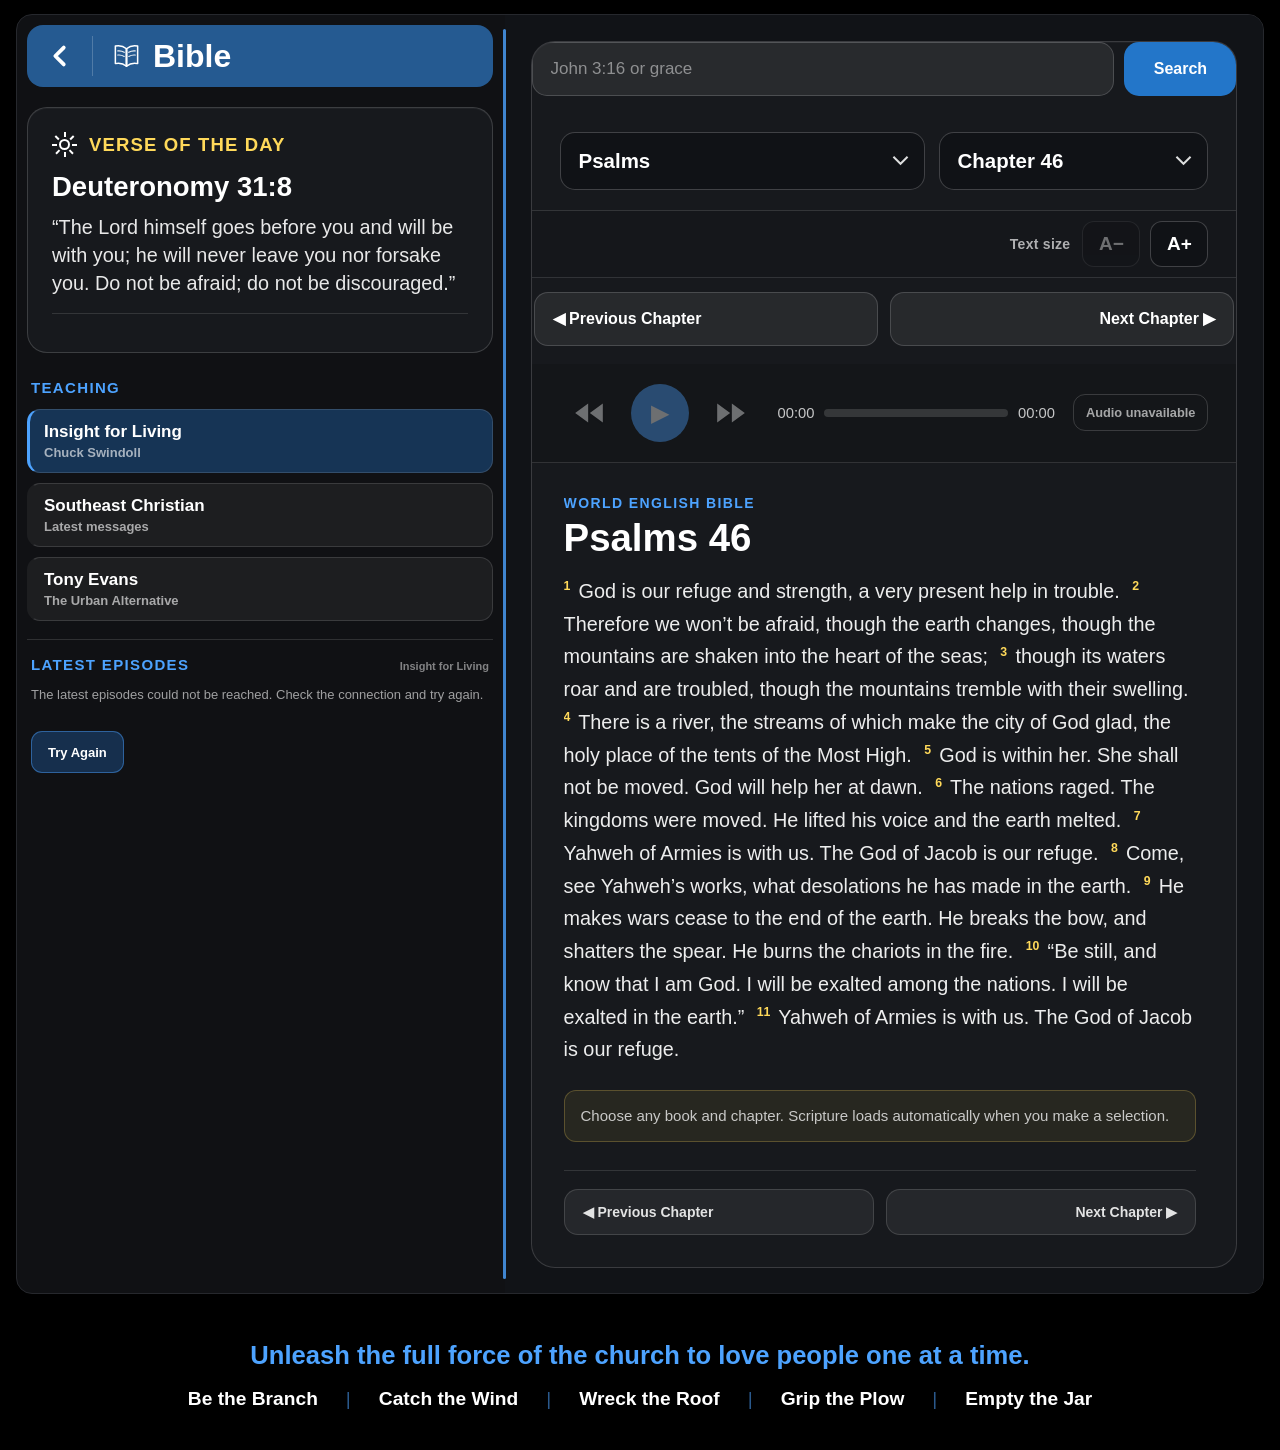
==== commit 9e4ca1e8: "Add files via upload" ====
--- a/bible.html
+++ b/bible.html
@@ -3,7 +3,7 @@
 <head>
   <meta charset="UTF-8" />
   <meta name="viewport" content="width=device-width, initial-scale=1.0" />
-  <title>Bible v14.5 Teaching Phase 1</title>
+  <title>Bible v14.6 Teaching Phase 2</title>
   <link rel="stylesheet" href="bible.css?v=001">
 
   <style>
@@ -2336,6 +2336,89 @@
       color: rgba(255,255,255,.58);
       font-size: 13px;
       line-height: 1.45;
+    }
+
+
+    /* v14.6 — Phase 2 live episode list. */
+    .latest-episodes-placeholder__header {
+      display: flex;
+      align-items: baseline;
+      justify-content: space-between;
+      gap: 10px;
+    }
+
+    .latest-episodes-placeholder__source {
+      overflow: hidden;
+      color: rgba(255,255,255,.48);
+      font-size: 11px;
+      font-weight: 700;
+      text-overflow: ellipsis;
+      white-space: nowrap;
+    }
+
+    .latest-episodes-status {
+      padding: 13px 0 4px;
+      color: rgba(255,255,255,.6);
+      font-size: 13px;
+      line-height: 1.4;
+    }
+
+    .latest-episodes-list {
+      display: grid;
+      gap: 8px;
+      margin-top: 11px;
+    }
+
+    .episode-row {
+      width: 100%;
+      min-height: 58px;
+      padding: 10px 11px;
+      border: 1px solid rgba(255,255,255,.11);
+      border-radius: 11px;
+      background: rgba(255,255,255,.045);
+      color: #fff;
+      font: inherit;
+      text-align: left;
+      cursor: pointer;
+      -webkit-tap-highlight-color: transparent;
+    }
+
+    .episode-row:active {
+      transform: scale(.989);
+      background: rgba(29,79,134,.42);
+    }
+
+    .episode-row__title {
+      display: -webkit-box;
+      overflow: hidden;
+      font-size: 14px;
+      font-weight: 780;
+      line-height: 1.28;
+      -webkit-box-orient: vertical;
+      -webkit-line-clamp: 2;
+    }
+
+    .episode-row__meta {
+      display: block;
+      margin-top: 5px;
+      color: rgba(255,255,255,.52);
+      font-size: 11px;
+      font-weight: 650;
+      line-height: 1.2;
+    }
+
+    .latest-episodes-retry {
+      min-height: 42px;
+      margin-top: 12px;
+      padding: 0 16px;
+      border: 1px solid rgba(77,163,255,.45);
+      border-radius: 11px;
+      background: rgba(29,79,134,.5);
+      color: #fff;
+      font: inherit;
+      font-size: 13px;
+      font-weight: 800;
+      cursor: pointer;
     }
 
 </style>
@@ -2404,10 +2487,20 @@
         </button>
 
         <section class="latest-episodes-placeholder" aria-label="Latest episodes">
-          <h3 class="latest-episodes-placeholder__heading">Latest Episodes</h3>
-          <p class="latest-episodes-placeholder__text">
-            Select a teaching ministry to see its newest messages.
-          </p>
+          <div class="latest-episodes-placeholder__header">
+            <h3 class="latest-episodes-placeholder__heading">Latest Episodes</h3>
+            <span class="latest-episodes-placeholder__source" id="latestEpisodesSource">Insight for Living</span>
+          </div>
+
+          <div class="latest-episodes-status" id="latestEpisodesStatus" role="status">
+            Loading latest episodes…
+          </div>
+
+          <div class="latest-episodes-list" id="latestEpisodesList"></div>
+
+          <button class="latest-episodes-retry" id="latestEpisodesRetry" type="button" hidden>
+            Try Again
+          </button>
         </section>
       </section>
     </nav>
@@ -3315,15 +3408,200 @@
 
 
   <script>
-    document.querySelectorAll(".teaching-source").forEach((button) => {
-      button.addEventListener("click", () => {
-        document.querySelectorAll(".teaching-source").forEach((item) => {
-          const selected = item === button;
-          item.classList.toggle("active", selected);
-          item.setAttribute("aria-pressed", String(selected));
+    (() => {
+      const teachingSources = {
+        insight: {
+          label: "Insight for Living",
+          searchTerm: "Insight for Living Daily Broadcast",
+          preferredArtist: "Chuck Swindoll",
+          fallbackFeed: "https://feeds.feedburner.com/InsightForLivingDailyBroadcast"
+        },
+        southeast: {
+          label: "Southeast Christian",
+          searchTerm: "Southeast Christian Church",
+          preferredArtist: "Southeast Christian Church",
+          fallbackFeed: "https://rock.secc.org/GetChannelFeed.ashx/sermonfeed.rss?ChannelId=23&Count=45&TemplateId=17326"
+        },
+        "tony-evans": {
+          label: "Tony Evans",
+          searchTerm: "The Alternative with Dr. Tony Evans",
+          preferredArtist: "Tony Evans",
+          fallbackFeed: ""
+        }
+      };
+
+      const sourceButtons = [...document.querySelectorAll(".teaching-source")];
+      const sourceLabel = document.getElementById("latestEpisodesSource");
+      const status = document.getElementById("latestEpisodesStatus");
+      const list = document.getElementById("latestEpisodesList");
+      const retryButton = document.getElementById("latestEpisodesRetry");
+
+      let activeSourceKey = "insight";
+      let requestNumber = 0;
+      const episodeCache = new Map();
+
+      function cleanText(value = "") {
+        const holder = document.createElement("div");
+        holder.innerHTML = String(value);
+        return (holder.textContent || holder.innerText || "")
+          .replace(/\s+/g, " ")
+          .trim();
+      }
+
+      function formatEpisodeDate(value) {
+        const date = new Date(value);
+        if (Number.isNaN(date.getTime())) return "";
+        return new Intl.DateTimeFormat("en-US", {
+          month: "short",
+          day: "numeric",
+          year: "numeric"
+        }).format(date);
+      }
+
+      function selectSourceButton(sourceKey) {
+        sourceButtons.forEach((button) => {
+          const selected = button.dataset.teachingSource === sourceKey;
+          button.classList.toggle("active", selected);
+          button.setAttribute("aria-pressed", String(selected));
+        });
+      }
+
+      function setLoading(sourceKey) {
+        const source = teachingSources[sourceKey];
+        sourceLabel.textContent = source.label;
+        status.hidden = false;
+        status.textContent = "Loading latest episodes…";
+        list.innerHTML = "";
+        retryButton.hidden = true;
+      }
+
+      function renderError() {
+        status.hidden = false;
+        status.textContent = "The latest episodes could not be reached. Check the connection and try again.";
+        list.innerHTML = "";
+        retryButton.hidden = false;
+      }
+
+      function renderEpisodes(sourceKey, episodes) {
+        const source = teachingSources[sourceKey];
+        sourceLabel.textContent = source.label;
+        list.innerHTML = "";
+        retryButton.hidden = true;
+
+        if (!episodes.length) {
+          status.hidden = false;
+          status.textContent = "No recent episodes were found.";
+          return;
+        }
+
+        status.hidden = true;
+
+        episodes.slice(0, 5).forEach((episode) => {
+          const row = document.createElement("button");
+          row.className = "episode-row";
+          row.type = "button";
+
+          const title = document.createElement("span");
+          title.className = "episode-row__title";
+          title.textContent = cleanText(episode.title) || "Untitled episode";
+
+          const meta = document.createElement("span");
+          meta.className = "episode-row__meta";
+          meta.textContent = formatEpisodeDate(episode.pubDate || episode.isoDate);
+
+          row.append(title, meta);
+
+          row.addEventListener("click", () => {
+            const destination = episode.link || episode.guid;
+            if (destination) window.open(destination, "_blank", "noopener");
+          });
+
+          list.appendChild(row);
+        });
+      }
+
+      async function discoverFeed(source) {
+        if (source.fallbackFeed) return source.fallbackFeed;
+
+        const endpoint =
+          "https://itunes.apple.com/search?media=podcast&entity=podcast&limit=8&term=" +
+          encodeURIComponent(source.searchTerm);
+
+        const response = await fetch(endpoint);
+        if (!response.ok) throw new Error(`Podcast search returned ${response.status}`);
+
+        const data = await response.json();
+        const results = Array.isArray(data.results) ? data.results : [];
+
+        const preferred = results.find((item) => {
+          const combined = `${item.collectionName || ""} ${item.artistName || ""}`.toLowerCase();
+          return combined.includes(source.preferredArtist.toLowerCase());
+        });
+
+        const match = preferred || results[0];
+        if (!match?.feedUrl) throw new Error("No podcast feed was found.");
+
+        return match.feedUrl;
+      }
+
+      async function fetchFeedThroughRss2Json(feedUrl) {
+        const endpoint =
+          "https://api.rss2json.com/v1/api.json?count=10&rss_url=" +
+          encodeURIComponent(feedUrl);
+
+        const response = await fetch(endpoint);
+        if (!response.ok) throw new Error(`Episode service returned ${response.status}`);
+
+        const data = await response.json();
+        if (data.status !== "ok" || !Array.isArray(data.items)) {
+          throw new Error(data.message || "Episode service could not read the feed.");
+        }
+
+        return data.items;
+      }
+
+      async function loadEpisodes(sourceKey, forceRefresh = false) {
+        const source = teachingSources[sourceKey];
+        if (!source) return;
+
+        activeSourceKey = sourceKey;
+        selectSourceButton(sourceKey);
+        setLoading(sourceKey);
+
+        if (!forceRefresh && episodeCache.has(sourceKey)) {
+          renderEpisodes(sourceKey, episodeCache.get(sourceKey));
+          return;
+        }
+
+        const currentRequest = ++requestNumber;
+
+        try {
+          const feedUrl = await discoverFeed(source);
+          const episodes = await fetchFeedThroughRss2Json(feedUrl);
+
+          if (currentRequest !== requestNumber) return;
+
+          episodeCache.set(sourceKey, episodes);
+          renderEpisodes(sourceKey, episodes);
+        } catch (error) {
+          if (currentRequest !== requestNumber) return;
+          console.warn("Teaching episodes unavailable:", error);
+          renderError();
+        }
+      }
+
+      sourceButtons.forEach((button) => {
+        button.addEventListener("click", () => {
+          loadEpisodes(button.dataset.teachingSource);
         });
       });
-    });
+
+      retryButton.addEventListener("click", () => {
+        loadEpisodes(activeSourceKey, true);
+      });
+
+      loadEpisodes(activeSourceKey);
+    })();
   </script>
 
 </body>
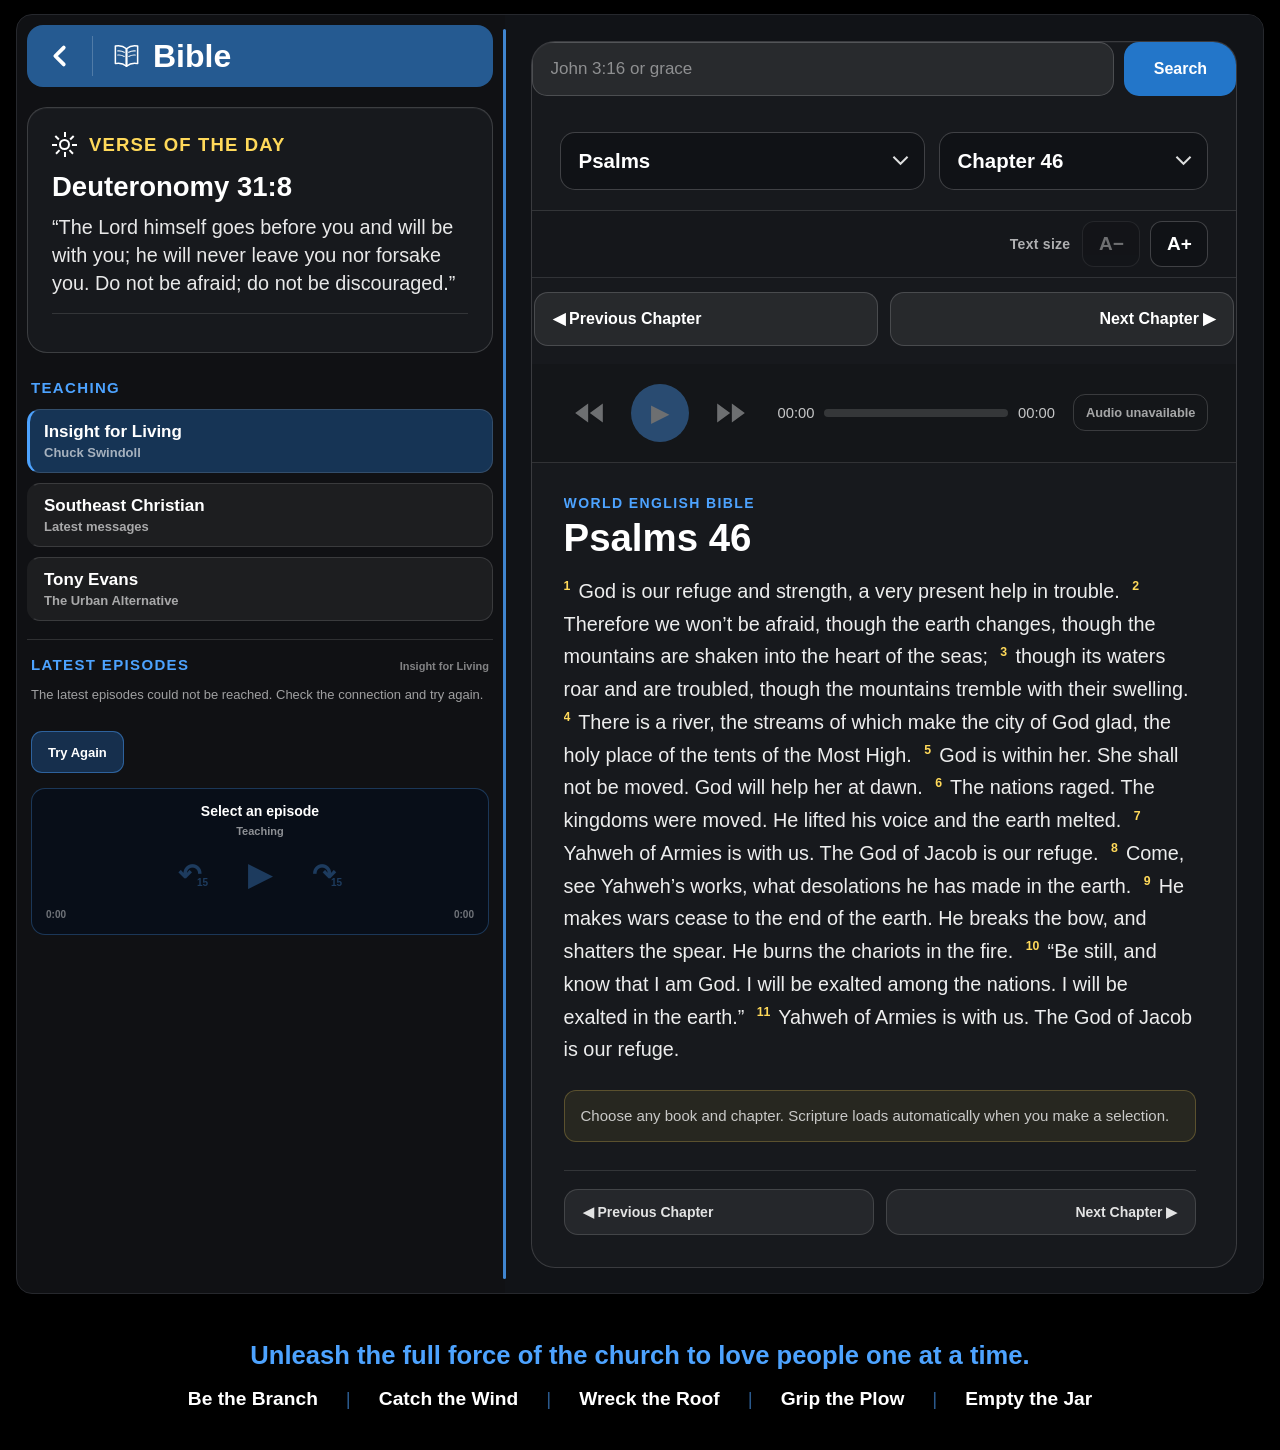
==== commit eb2a618d: "Add files via upload" ====
--- a/bible.html
+++ b/bible.html
@@ -3,7 +3,7 @@
 <head>
   <meta charset="UTF-8" />
   <meta name="viewport" content="width=device-width, initial-scale=1.0" />
-  <title>Bible v14.6 Teaching Phase 2</title>
+  <title>Bible v14.7 Teaching Player</title>
   <link rel="stylesheet" href="bible.css?v=001">
 
   <style>
@@ -2419,6 +2419,106 @@
       font-size: 13px;
       font-weight: 800;
       cursor: pointer;
+    }
+
+
+    /* v14.7 — Compact teaching audio player. */
+    .teaching-player {
+      margin-top: 15px;
+      padding: 14px;
+      border: 1px solid rgba(77,163,255,.28);
+      border-radius: 14px;
+      background: rgba(7,15,26,.78);
+    }
+
+    .teaching-player__details {
+      min-width: 0;
+      text-align: center;
+    }
+
+    .teaching-player__title {
+      overflow: hidden;
+      color: #fff;
+      font-size: 14px;
+      font-weight: 800;
+      line-height: 1.28;
+      text-overflow: ellipsis;
+      white-space: nowrap;
+    }
+
+    .teaching-player__source {
+      margin-top: 4px;
+      color: rgba(255,255,255,.54);
+      font-size: 11px;
+      font-weight: 650;
+    }
+
+    .teaching-player__controls {
+      display: flex;
+      align-items: center;
+      justify-content: center;
+      gap: 17px;
+      margin-top: 13px;
+    }
+
+    .teaching-player__button {
+      display: inline-flex;
+      align-items: center;
+      justify-content: center;
+      border: 0;
+      background: transparent;
+      color: #4da3ff;
+      font: inherit;
+      font-weight: 900;
+      cursor: pointer;
+      -webkit-tap-highlight-color: transparent;
+    }
+
+    .teaching-player__button:active {
+      transform: scale(.94);
+    }
+
+    .teaching-player__button:disabled {
+      opacity: .3;
+      cursor: default;
+      transform: none;
+    }
+
+    .teaching-player__button--skip {
+      min-width: 50px;
+      height: 42px;
+      gap: 1px;
+      font-size: 28px;
+      line-height: 1;
+    }
+
+    .teaching-player__seconds {
+      align-self: flex-end;
+      margin: 0 0 7px -5px;
+      font-size: 10px;
+      letter-spacing: -.02em;
+    }
+
+    .teaching-player__button--play {
+      width: 50px;
+      height: 50px;
+      font-size: 30px;
+      line-height: 1;
+    }
+
+    .teaching-player__time {
+      display: flex;
+      justify-content: space-between;
+      margin-top: 9px;
+      color: rgba(255,255,255,.42);
+      font-size: 10px;
+      font-variant-numeric: tabular-nums;
+      font-weight: 650;
+    }
+
+    .episode-row.is-loaded {
+      border-color: rgba(77,163,255,.5);
+      background: rgba(29,79,134,.42);
     }
 
 </style>
@@ -2501,6 +2601,34 @@
           <button class="latest-episodes-retry" id="latestEpisodesRetry" type="button" hidden>
             Try Again
           </button>
+
+          <section class="teaching-player" id="teachingPlayer" aria-label="Teaching audio player">
+            <div class="teaching-player__details">
+              <div class="teaching-player__title" id="teachingPlayerTitle">Select an episode</div>
+              <div class="teaching-player__source" id="teachingPlayerSource">Teaching</div>
+            </div>
+
+            <div class="teaching-player__controls">
+              <button class="teaching-player__button teaching-player__button--skip" id="teachingBack15" type="button" aria-label="Go back 15 seconds" disabled>
+                <span aria-hidden="true">↶</span><span class="teaching-player__seconds">15</span>
+              </button>
+
+              <button class="teaching-player__button teaching-player__button--play" id="teachingPlayPause" type="button" aria-label="Play episode" disabled>
+                <span id="teachingPlayPauseIcon" aria-hidden="true">▶</span>
+              </button>
+
+              <button class="teaching-player__button teaching-player__button--skip" id="teachingForward15" type="button" aria-label="Go forward 15 seconds" disabled>
+                <span aria-hidden="true">↷</span><span class="teaching-player__seconds">15</span>
+              </button>
+            </div>
+
+            <div class="teaching-player__time" aria-live="off">
+              <span id="teachingCurrentTime">0:00</span>
+              <span id="teachingDuration">0:00</span>
+            </div>
+
+            <audio id="teachingAudio" preload="metadata"></audio>
+          </section>
         </section>
       </section>
     </nav>
@@ -3435,8 +3563,18 @@
       const status = document.getElementById("latestEpisodesStatus");
       const list = document.getElementById("latestEpisodesList");
       const retryButton = document.getElementById("latestEpisodesRetry");
+      const teachingAudio = document.getElementById("teachingAudio");
+      const teachingPlayerTitle = document.getElementById("teachingPlayerTitle");
+      const teachingPlayerSource = document.getElementById("teachingPlayerSource");
+      const teachingPlayPause = document.getElementById("teachingPlayPause");
+      const teachingPlayPauseIcon = document.getElementById("teachingPlayPauseIcon");
+      const teachingBack15 = document.getElementById("teachingBack15");
+      const teachingForward15 = document.getElementById("teachingForward15");
+      const teachingCurrentTime = document.getElementById("teachingCurrentTime");
+      const teachingDuration = document.getElementById("teachingDuration");
 
       let activeSourceKey = "insight";
+      let loadedEpisodeButton = null;
       let requestNumber = 0;
       const episodeCache = new Map();
 
@@ -3459,7 +3597,56 @@
       }
 
       function selectSourceButton(sourceKey) {
-        sourceButtons.forEach((button) => {
+        teachingPlayPause.addEventListener("click", async () => {
+        if (!teachingAudio.src) return;
+
+        if (teachingAudio.paused || teachingAudio.ended) {
+          try {
+            await teachingAudio.play();
+          } catch (error) {
+            console.warn("Episode playback could not start:", error);
+          }
+        } else {
+          teachingAudio.pause();
+        }
+
+        updatePlayPauseAppearance();
+      });
+
+      teachingBack15.addEventListener("click", () => {
+        teachingAudio.currentTime = Math.max(0, teachingAudio.currentTime - 15);
+      });
+
+      teachingForward15.addEventListener("click", () => {
+        const duration = Number.isFinite(teachingAudio.duration)
+          ? teachingAudio.duration
+          : teachingAudio.currentTime + 15;
+        teachingAudio.currentTime = Math.min(duration, teachingAudio.currentTime + 15);
+      });
+
+      teachingAudio.addEventListener("play", updatePlayPauseAppearance);
+      teachingAudio.addEventListener("pause", updatePlayPauseAppearance);
+      teachingAudio.addEventListener("ended", updatePlayPauseAppearance);
+
+      teachingAudio.addEventListener("loadedmetadata", () => {
+        teachingDuration.textContent = formatPlayerTime(teachingAudio.duration);
+      });
+
+      teachingAudio.addEventListener("durationchange", () => {
+        teachingDuration.textContent = formatPlayerTime(teachingAudio.duration);
+      });
+
+      teachingAudio.addEventListener("timeupdate", () => {
+        teachingCurrentTime.textContent = formatPlayerTime(teachingAudio.currentTime);
+      });
+
+      teachingAudio.addEventListener("error", () => {
+        updatePlayerButtons(false);
+        teachingPlayPauseIcon.textContent = "▶";
+        teachingPlayerSource.textContent = "Audio unavailable";
+      });
+
+      sourceButtons.forEach((button) => {
           const selected = button.dataset.teachingSource === sourceKey;
           button.classList.toggle("active", selected);
           button.setAttribute("aria-pressed", String(selected));
@@ -3482,6 +3669,73 @@
         retryButton.hidden = false;
       }
 
+      function formatPlayerTime(seconds) {
+        if (!Number.isFinite(seconds) || seconds < 0) return "0:00";
+        const totalSeconds = Math.floor(seconds);
+        const hours = Math.floor(totalSeconds / 3600);
+        const minutes = Math.floor((totalSeconds % 3600) / 60);
+        const remainingSeconds = totalSeconds % 60;
+
+        if (hours > 0) {
+          return `${hours}:${String(minutes).padStart(2, "0")}:${String(remainingSeconds).padStart(2, "0")}`;
+        }
+
+        return `${minutes}:${String(remainingSeconds).padStart(2, "0")}`;
+      }
+
+      function getEpisodeAudioUrl(episode) {
+        return (
+          episode?.enclosure?.link ||
+          episode?.enclosure?.url ||
+          episode?.audio ||
+          ""
+        );
+      }
+
+      function updatePlayerButtons(enabled) {
+        teachingPlayPause.disabled = !enabled;
+        teachingBack15.disabled = !enabled;
+        teachingForward15.disabled = !enabled;
+      }
+
+      function updatePlayPauseAppearance() {
+        const playing = !teachingAudio.paused && !teachingAudio.ended;
+        teachingPlayPauseIcon.textContent = playing ? "❚❚" : "▶";
+        teachingPlayPause.setAttribute("aria-label", playing ? "Pause episode" : "Play episode");
+      }
+
+      async function loadEpisodeIntoPlayer(episode, source, row) {
+        const audioUrl = getEpisodeAudioUrl(episode);
+
+        if (!audioUrl) {
+          const destination = episode.link || episode.guid;
+          if (destination) window.open(destination, "_blank", "noopener");
+          return;
+        }
+
+        if (loadedEpisodeButton) loadedEpisodeButton.classList.remove("is-loaded");
+        loadedEpisodeButton = row;
+        loadedEpisodeButton.classList.add("is-loaded");
+
+        teachingPlayerTitle.textContent = cleanText(episode.title) || "Untitled episode";
+        teachingPlayerSource.textContent = source.label;
+        teachingCurrentTime.textContent = "0:00";
+        teachingDuration.textContent = "0:00";
+
+        teachingAudio.pause();
+        teachingAudio.src = audioUrl;
+        teachingAudio.load();
+        updatePlayerButtons(true);
+
+        try {
+          await teachingAudio.play();
+        } catch (error) {
+          console.warn("Autoplay was blocked; episode is ready to play.", error);
+        }
+
+        updatePlayPauseAppearance();
+      }
+
       function renderEpisodes(sourceKey, episodes) {
         const source = teachingSources[sourceKey];
         sourceLabel.textContent = source.label;
@@ -3512,8 +3766,7 @@
           row.append(title, meta);
 
           row.addEventListener("click", () => {
-            const destination = episode.link || episode.guid;
-            if (destination) window.open(destination, "_blank", "noopener");
+            loadEpisodeIntoPlayer(episode, source, row);
           });
 
           list.appendChild(row);
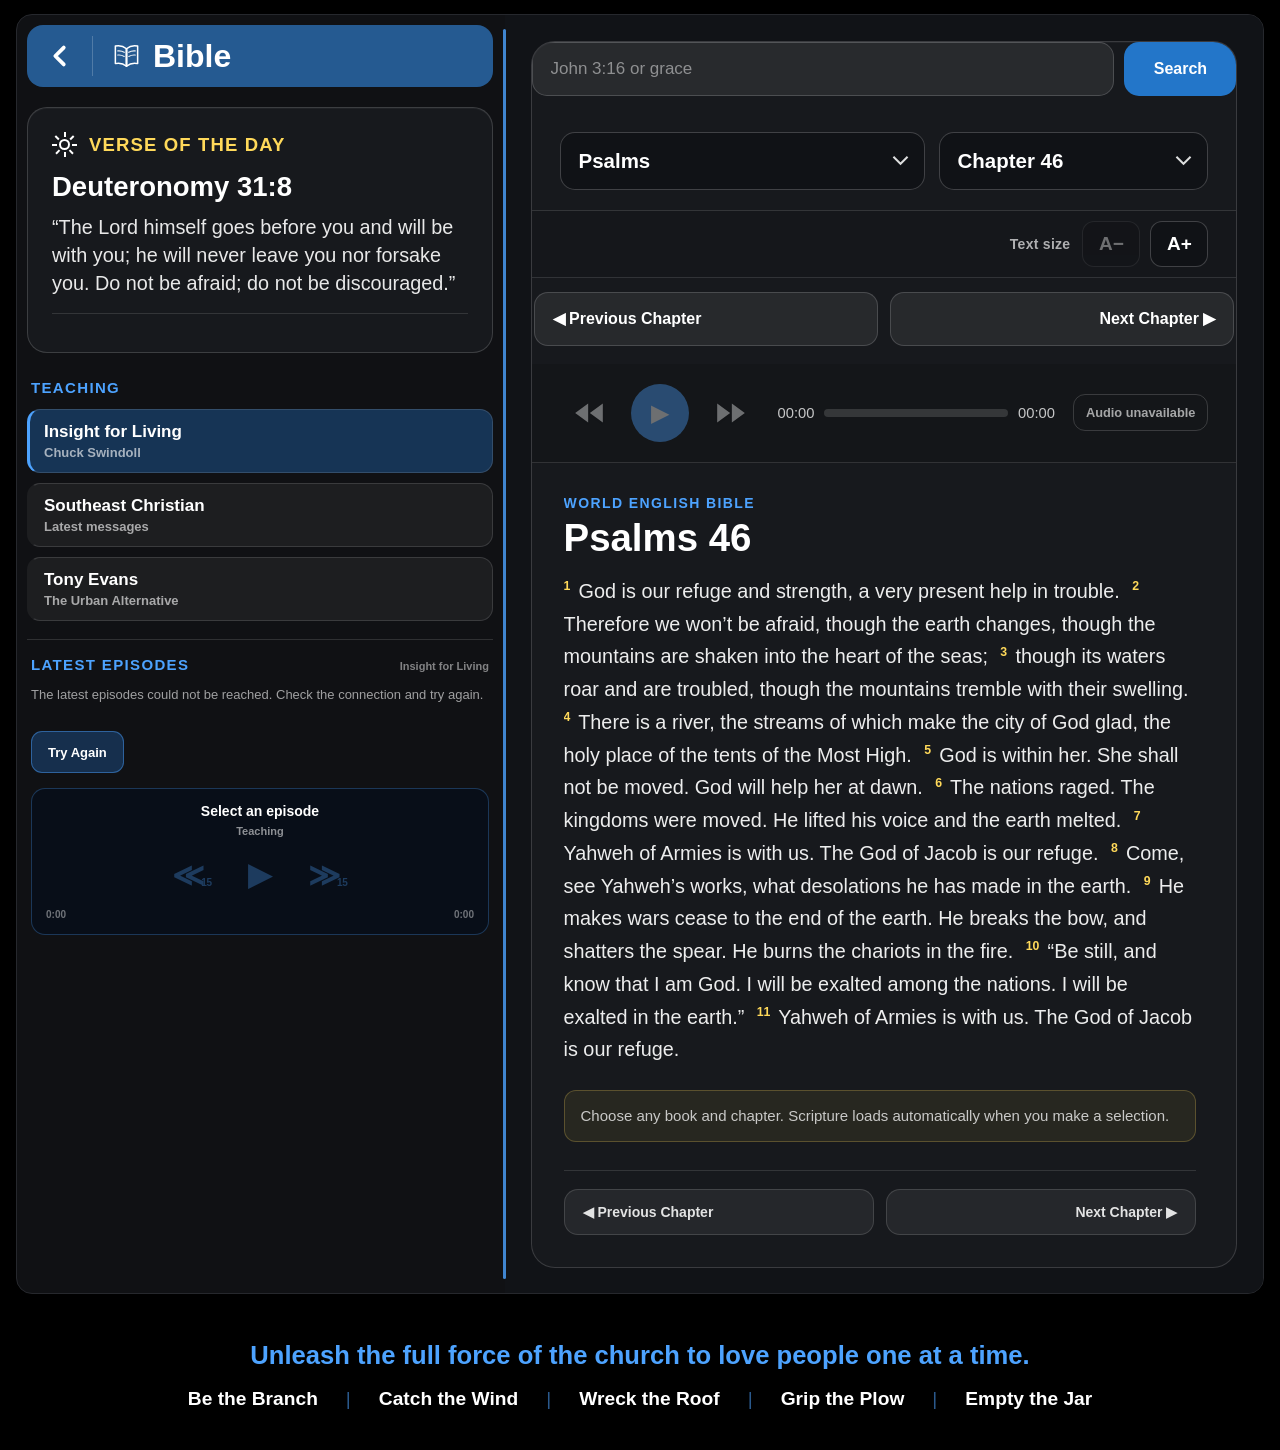
==== commit 5f2688b4: "Add files via upload" ====
--- a/bible.html
+++ b/bible.html
@@ -3,7 +3,7 @@
 <head>
   <meta charset="UTF-8" />
   <meta name="viewport" content="width=device-width, initial-scale=1.0" />
-  <title>Bible v14.7 Teaching Player</title>
+  <title>Bible v14.8 Teaching Player Arrow Fix</title>
   <link rel="stylesheet" href="bible.css?v=001">
 
   <style>
@@ -2492,9 +2492,18 @@
       line-height: 1;
     }
 
+    .teaching-player__double-arrow {
+      color: #4da3ff;
+      font-size: 31px;
+      font-weight: 900;
+      letter-spacing: -5px;
+      line-height: 1;
+    }
+
     .teaching-player__seconds {
       align-self: flex-end;
-      margin: 0 0 7px -5px;
+      margin: 0 0 7px 1px;
+      color: #4da3ff;
       font-size: 10px;
       letter-spacing: -.02em;
     }
@@ -2610,7 +2619,8 @@
 
             <div class="teaching-player__controls">
               <button class="teaching-player__button teaching-player__button--skip" id="teachingBack15" type="button" aria-label="Go back 15 seconds" disabled>
-                <span aria-hidden="true">↶</span><span class="teaching-player__seconds">15</span>
+                <span class="teaching-player__double-arrow" aria-hidden="true">≪</span>
+                <span class="teaching-player__seconds">15</span>
               </button>
 
               <button class="teaching-player__button teaching-player__button--play" id="teachingPlayPause" type="button" aria-label="Play episode" disabled>
@@ -2618,7 +2628,8 @@
               </button>
 
               <button class="teaching-player__button teaching-player__button--skip" id="teachingForward15" type="button" aria-label="Go forward 15 seconds" disabled>
-                <span aria-hidden="true">↷</span><span class="teaching-player__seconds">15</span>
+                <span class="teaching-player__double-arrow" aria-hidden="true">≫</span>
+                <span class="teaching-player__seconds">15</span>
               </button>
             </div>
 
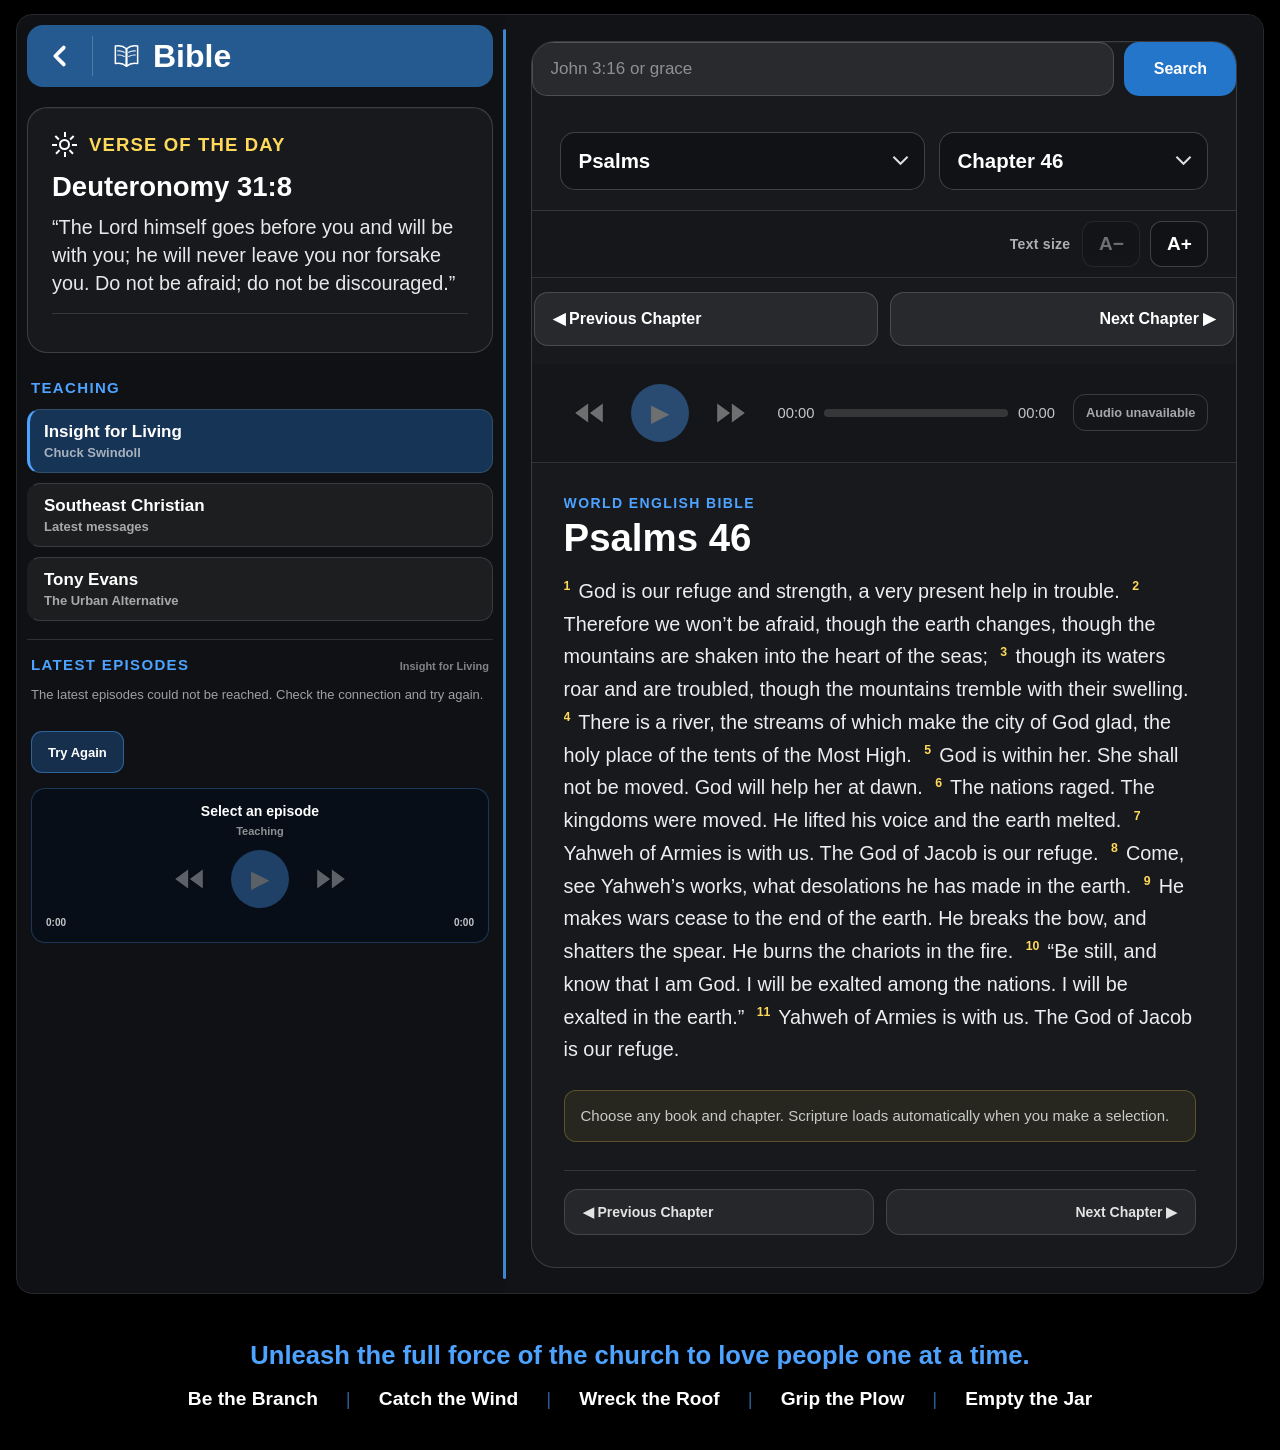
==== commit bf2b99a5: "Add files via upload" ====
--- a/bible.html
+++ b/bible.html
@@ -3,7 +3,7 @@
 <head>
   <meta charset="UTF-8" />
   <meta name="viewport" content="width=device-width, initial-scale=1.0" />
-  <title>Bible v14.8 Teaching Player Arrow Fix</title>
+  <title>Bible v14.9 Matching Player Controls</title>
   <link rel="stylesheet" href="bible.css?v=001">
 
   <style>
@@ -2422,7 +2422,7 @@
     }
 
 
-    /* v14.7 — Compact teaching audio player. */
+    /* v14.9 — Teaching controls match the Bible audio player. */
     .teaching-player {
       margin-top: 15px;
       padding: 14px;
@@ -2457,21 +2457,23 @@
       display: flex;
       align-items: center;
       justify-content: center;
-      gap: 17px;
+      gap: 13px;
       margin-top: 13px;
     }
 
     .teaching-player__button {
-      display: inline-flex;
-      align-items: center;
-      justify-content: center;
+      display: grid;
+      place-items: center;
+      width: 58px;
+      height: 58px;
+      padding: 0;
       border: 0;
-      background: transparent;
-      color: #4da3ff;
+      border-radius: 50%;
       font: inherit;
-      font-weight: 900;
+      line-height: 1;
       cursor: pointer;
       -webkit-tap-highlight-color: transparent;
+      -webkit-text-fill-color: currentColor;
     }
 
     .teaching-player__button:active {
@@ -2479,47 +2481,35 @@
     }
 
     .teaching-player__button:disabled {
-      opacity: .3;
+      opacity: .34;
       cursor: default;
       transform: none;
     }
 
     .teaching-player__button--skip {
-      min-width: 50px;
-      height: 42px;
-      gap: 1px;
-      font-size: 28px;
-      line-height: 1;
-    }
-
-    .teaching-player__double-arrow {
-      color: #4da3ff;
-      font-size: 31px;
-      font-weight: 900;
-      letter-spacing: -5px;
-      line-height: 1;
-    }
-
-    .teaching-player__seconds {
-      align-self: flex-end;
-      margin: 0 0 7px 1px;
-      color: #4da3ff;
-      font-size: 10px;
-      letter-spacing: -.02em;
+      background: transparent;
+      color: #fff;
+    }
+
+    .teaching-player__button--skip svg {
+      display: block;
+      width: 34px;
+      height: 34px;
+      fill: currentColor;
+      filter: drop-shadow(0 1px 1px rgba(0,0,0,.28));
     }
 
     .teaching-player__button--play {
-      width: 50px;
-      height: 50px;
-      font-size: 30px;
-      line-height: 1;
+      background: var(--bible-accent-blue);
+      color: #fff;
+      font-size: 24px;
     }
 
     .teaching-player__time {
       display: flex;
       justify-content: space-between;
       margin-top: 9px;
-      color: rgba(255,255,255,.42);
+      color: rgba(255,255,255,.76);
       font-size: 10px;
       font-variant-numeric: tabular-nums;
       font-weight: 650;
@@ -2619,8 +2609,9 @@
 
             <div class="teaching-player__controls">
               <button class="teaching-player__button teaching-player__button--skip" id="teachingBack15" type="button" aria-label="Go back 15 seconds" disabled>
-                <span class="teaching-player__double-arrow" aria-hidden="true">≪</span>
-                <span class="teaching-player__seconds">15</span>
+                <svg viewBox="0 0 32 32" aria-hidden="true" focusable="false">
+                  <path d="M15.2 7.1v17.8L3 16 15.2 7.1Zm13.8 0v17.8L16.8 16 29 7.1Z"/>
+                </svg>
               </button>
 
               <button class="teaching-player__button teaching-player__button--play" id="teachingPlayPause" type="button" aria-label="Play episode" disabled>
@@ -2628,8 +2619,9 @@
               </button>
 
               <button class="teaching-player__button teaching-player__button--skip" id="teachingForward15" type="button" aria-label="Go forward 15 seconds" disabled>
-                <span class="teaching-player__double-arrow" aria-hidden="true">≫</span>
-                <span class="teaching-player__seconds">15</span>
+                <svg viewBox="0 0 32 32" aria-hidden="true" focusable="false">
+                  <path d="M16.8 7.1v17.8L29 16 16.8 7.1Zm-13.8 0v17.8L15.2 16 3 7.1Z"/>
+                </svg>
               </button>
             </div>
 
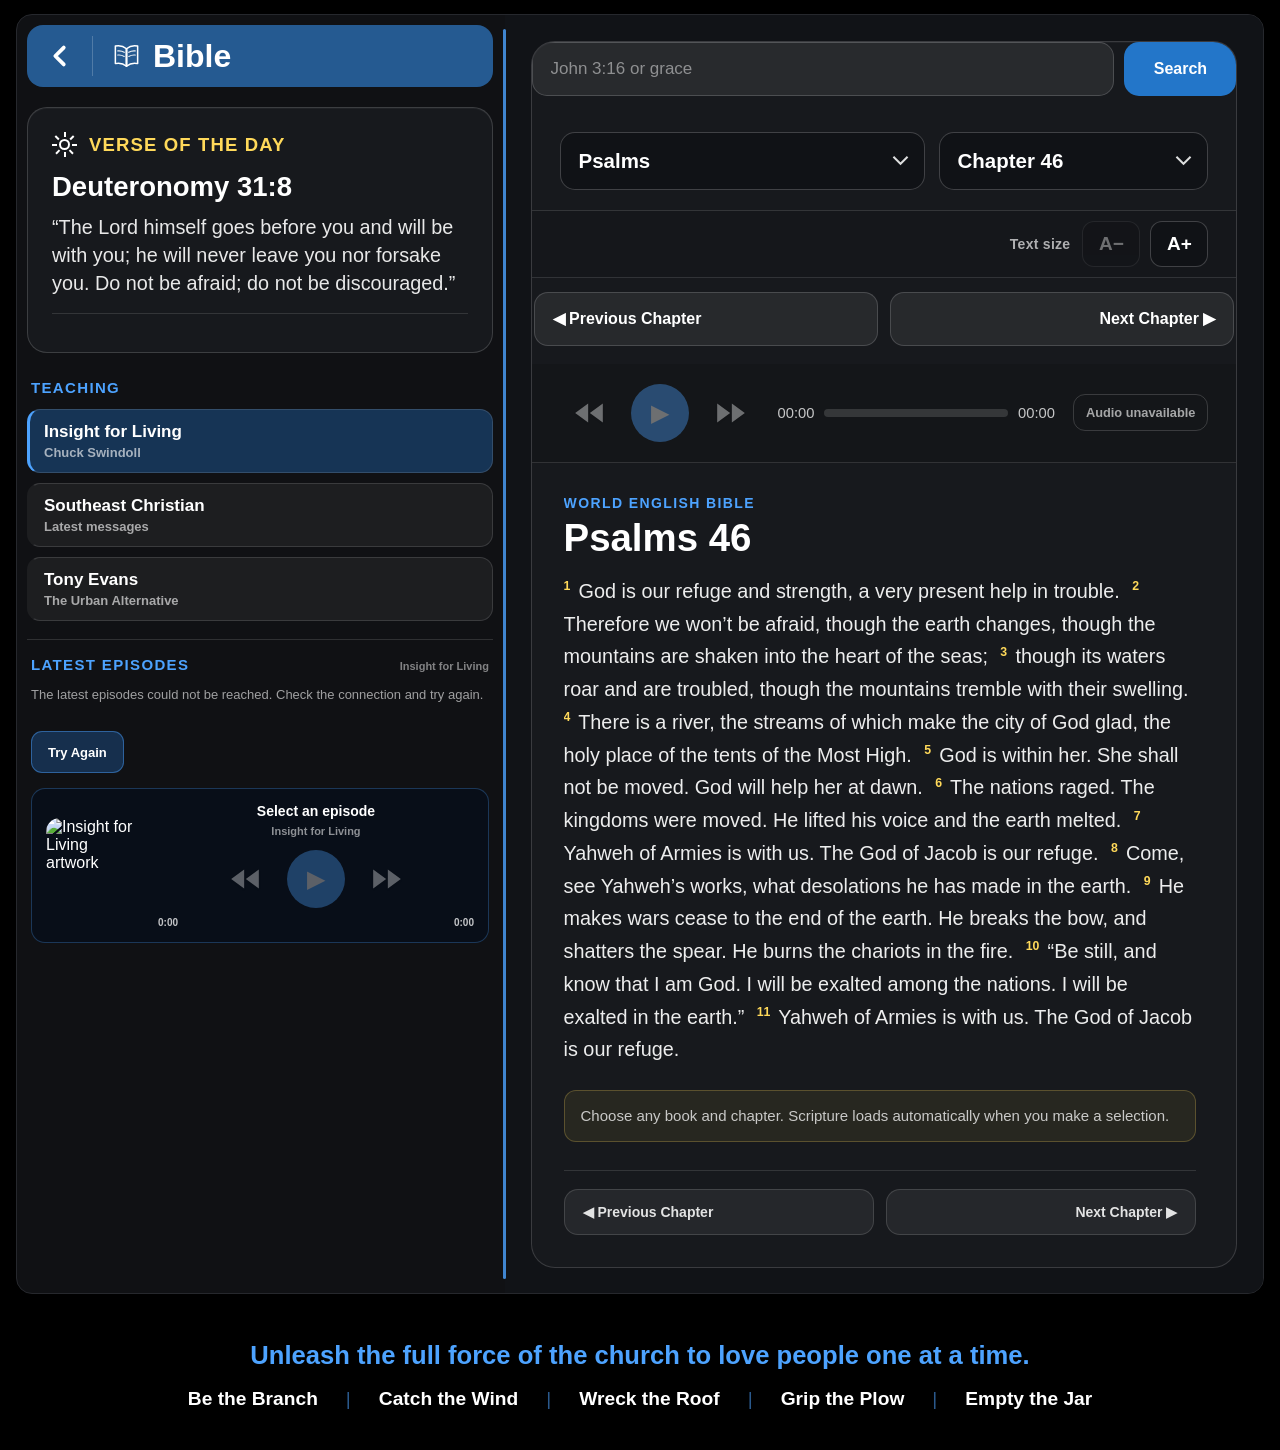
==== commit 905c4a58: "Add files via upload" ====
--- a/bible.html
+++ b/bible.html
@@ -3,7 +3,7 @@
 <head>
   <meta charset="UTF-8" />
   <meta name="viewport" content="width=device-width, initial-scale=1.0" />
-  <title>Bible v14.9 Matching Player Controls</title>
+  <title>Bible v15.0 Ministry Artwork</title>
   <link rel="stylesheet" href="bible.css?v=001">
 
   <style>
@@ -2422,13 +2422,34 @@
     }
 
 
-    /* v14.9 — Teaching controls match the Bible audio player. */
+    /* v15.0 — Ministry artwork integrated into the teaching player. */
     .teaching-player {
+      display: grid;
+      grid-template-columns: 96px minmax(0, 1fr);
+      align-items: center;
+      gap: 16px;
       margin-top: 15px;
       padding: 14px;
       border: 1px solid rgba(77,163,255,.28);
       border-radius: 14px;
       background: rgba(7,15,26,.78);
+    }
+
+    .teaching-player__artwork {
+      width: 96px;
+      height: 96px;
+      border-radius: 14px;
+      object-fit: cover;
+      opacity: 1;
+      transition: opacity .25s ease;
+    }
+
+    .teaching-player__artwork.is-switching {
+      opacity: .2;
+    }
+
+    .teaching-player__main {
+      min-width: 0;
     }
 
     .teaching-player__details {
@@ -2513,6 +2534,29 @@
       font-size: 10px;
       font-variant-numeric: tabular-nums;
       font-weight: 650;
+    }
+
+    @media (max-width: 760px) {
+      .teaching-player {
+        grid-template-columns: 76px minmax(0, 1fr);
+        gap: 12px;
+      }
+
+      .teaching-player__artwork {
+        width: 76px;
+        height: 76px;
+        border-radius: 12px;
+      }
+
+      .teaching-player__button {
+        width: 50px;
+        height: 50px;
+      }
+
+      .teaching-player__button--skip svg {
+        width: 30px;
+        height: 30px;
+      }
     }
 
     .episode-row.is-loaded {
@@ -2602,12 +2646,20 @@
           </button>
 
           <section class="teaching-player" id="teachingPlayer" aria-label="Teaching audio player">
-            <div class="teaching-player__details">
-              <div class="teaching-player__title" id="teachingPlayerTitle">Select an episode</div>
-              <div class="teaching-player__source" id="teachingPlayerSource">Teaching</div>
-            </div>
-
-            <div class="teaching-player__controls">
+            <img
+              class="teaching-player__artwork"
+              id="teachingPlayerArtwork"
+              src="images/Insight_for_Living.png"
+              alt="Insight for Living artwork"
+            />
+
+            <div class="teaching-player__main">
+              <div class="teaching-player__details">
+                <div class="teaching-player__title" id="teachingPlayerTitle">Select an episode</div>
+                <div class="teaching-player__source" id="teachingPlayerSource">Insight for Living</div>
+              </div>
+
+              <div class="teaching-player__controls">
               <button class="teaching-player__button teaching-player__button--skip" id="teachingBack15" type="button" aria-label="Go back 15 seconds" disabled>
                 <svg viewBox="0 0 32 32" aria-hidden="true" focusable="false">
                   <path d="M15.2 7.1v17.8L3 16 15.2 7.1Zm13.8 0v17.8L16.8 16 29 7.1Z"/>
@@ -2623,11 +2675,12 @@
                   <path d="M16.8 7.1v17.8L29 16 16.8 7.1Zm-13.8 0v17.8L15.2 16 3 7.1Z"/>
                 </svg>
               </button>
-            </div>
-
-            <div class="teaching-player__time" aria-live="off">
-              <span id="teachingCurrentTime">0:00</span>
-              <span id="teachingDuration">0:00</span>
+              </div>
+
+              <div class="teaching-player__time" aria-live="off">
+                <span id="teachingCurrentTime">0:00</span>
+                <span id="teachingDuration">0:00</span>
+              </div>
             </div>
 
             <audio id="teachingAudio" preload="metadata"></audio>
@@ -3545,19 +3598,22 @@
           label: "Insight for Living",
           searchTerm: "Insight for Living Daily Broadcast",
           preferredArtist: "Chuck Swindoll",
-          fallbackFeed: "https://feeds.feedburner.com/InsightForLivingDailyBroadcast"
+          fallbackFeed: "https://feeds.feedburner.com/InsightForLivingDailyBroadcast",
+          artwork: "images/Insight_for_Living.png"
         },
         southeast: {
           label: "Southeast Christian",
           searchTerm: "Southeast Christian Church",
           preferredArtist: "Southeast Christian Church",
-          fallbackFeed: "https://rock.secc.org/GetChannelFeed.ashx/sermonfeed.rss?ChannelId=23&Count=45&TemplateId=17326"
+          fallbackFeed: "https://rock.secc.org/GetChannelFeed.ashx/sermonfeed.rss?ChannelId=23&Count=45&TemplateId=17326",
+          artwork: "images/Southeast_Christian.png"
         },
         "tony-evans": {
           label: "Tony Evans",
           searchTerm: "The Alternative with Dr. Tony Evans",
           preferredArtist: "Tony Evans",
-          fallbackFeed: ""
+          fallbackFeed: "",
+          artwork: "images/Tony_Evans.png"
         }
       };
 
@@ -3569,6 +3625,7 @@
       const teachingAudio = document.getElementById("teachingAudio");
       const teachingPlayerTitle = document.getElementById("teachingPlayerTitle");
       const teachingPlayerSource = document.getElementById("teachingPlayerSource");
+      const teachingPlayerArtwork = document.getElementById("teachingPlayerArtwork");
       const teachingPlayPause = document.getElementById("teachingPlayPause");
       const teachingPlayPauseIcon = document.getElementById("teachingPlayPauseIcon");
       const teachingBack15 = document.getElementById("teachingBack15");
@@ -3659,6 +3716,13 @@
       function setLoading(sourceKey) {
         const source = teachingSources[sourceKey];
         sourceLabel.textContent = source.label;
+        teachingPlayerSource.textContent = source.label;
+        teachingPlayerArtwork.classList.add("is-switching");
+        teachingPlayerArtwork.src = source.artwork;
+        teachingPlayerArtwork.alt = `${source.label} artwork`;
+        requestAnimationFrame(() => {
+          requestAnimationFrame(() => teachingPlayerArtwork.classList.remove("is-switching"));
+        });
         status.hidden = false;
         status.textContent = "Loading latest episodes…";
         list.innerHTML = "";
@@ -3722,6 +3786,8 @@
 
         teachingPlayerTitle.textContent = cleanText(episode.title) || "Untitled episode";
         teachingPlayerSource.textContent = source.label;
+        teachingPlayerArtwork.src = source.artwork;
+        teachingPlayerArtwork.alt = `${source.label} artwork`;
         teachingCurrentTime.textContent = "0:00";
         teachingDuration.textContent = "0:00";
 
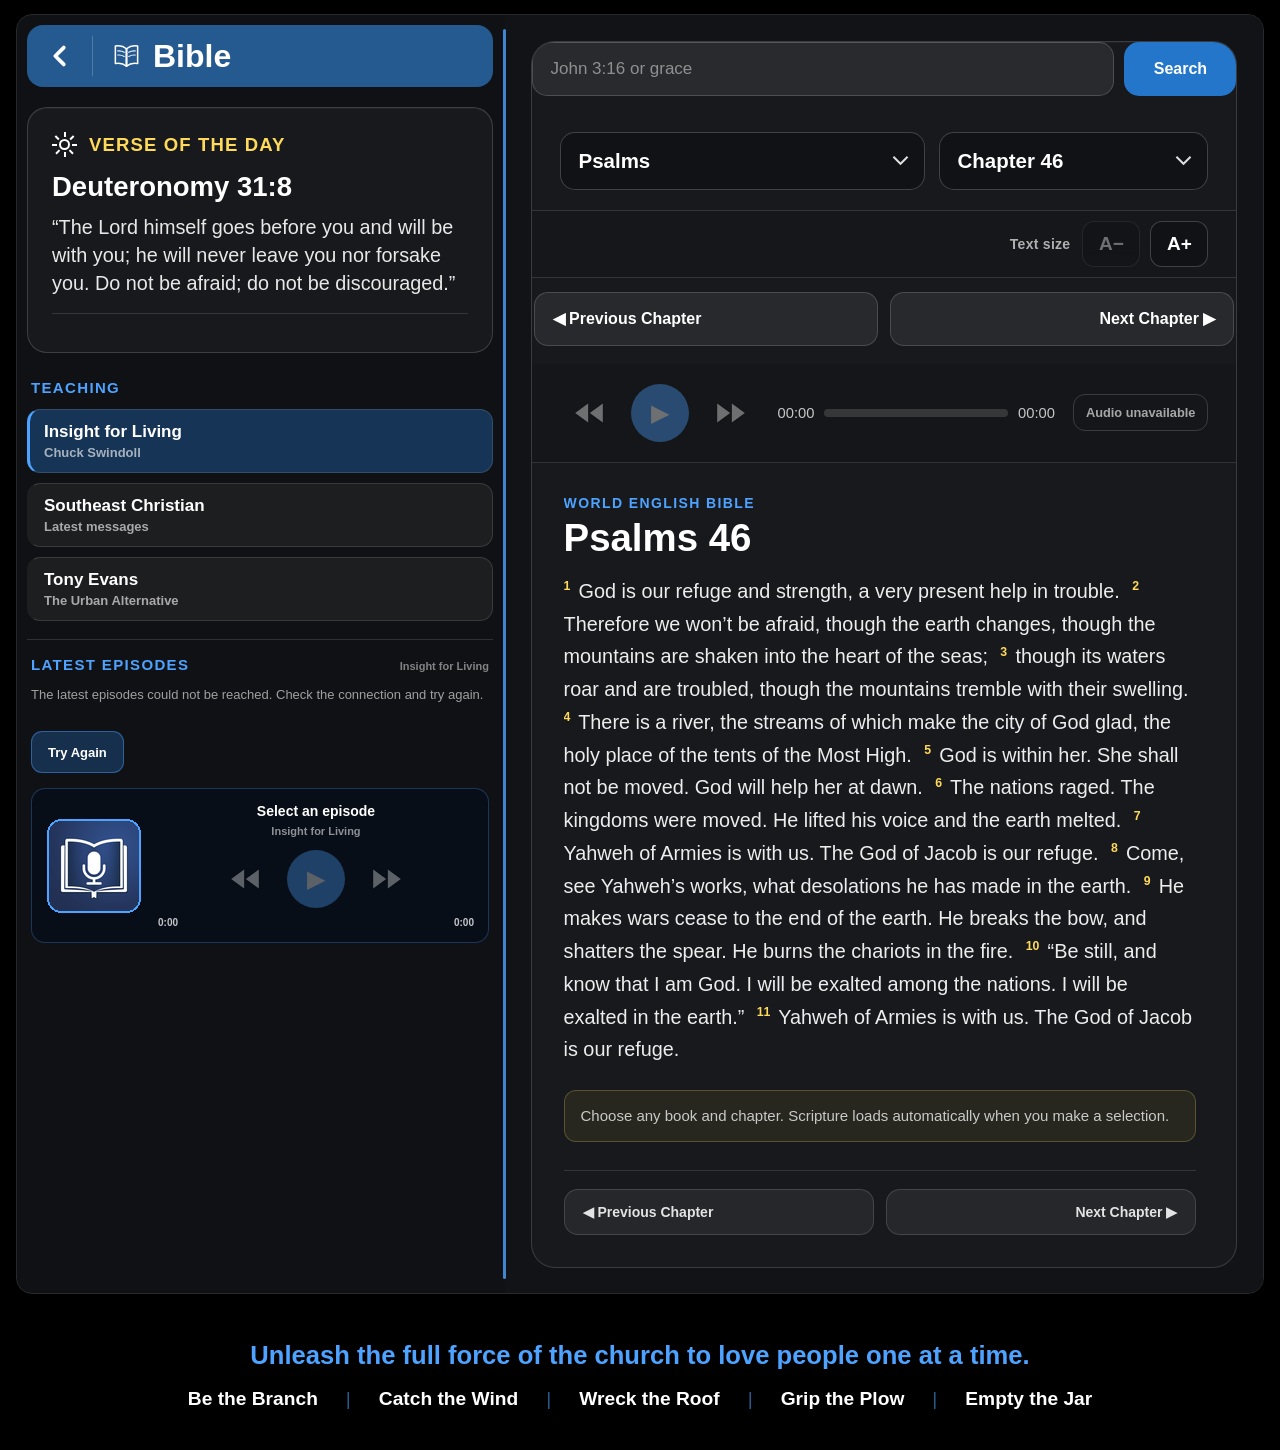
==== commit 3197b66f: "Add files via upload" ====
--- a/bible.html
+++ b/bible.html
@@ -3,7 +3,7 @@
 <head>
   <meta charset="UTF-8" />
   <meta name="viewport" content="width=device-width, initial-scale=1.0" />
-  <title>Bible v15.0 Ministry Artwork</title>
+  <title>Bible v15.1 Root-Prefixed Artwork</title>
   <link rel="stylesheet" href="bible.css?v=001">
 
   <style>
@@ -2649,7 +2649,7 @@
             <img
               class="teaching-player__artwork"
               id="teachingPlayerArtwork"
-              src="images/Insight_for_Living.png"
+              src="bible-insight-for-living.png"
               alt="Insight for Living artwork"
             />
 
@@ -3599,21 +3599,21 @@
           searchTerm: "Insight for Living Daily Broadcast",
           preferredArtist: "Chuck Swindoll",
           fallbackFeed: "https://feeds.feedburner.com/InsightForLivingDailyBroadcast",
-          artwork: "images/Insight_for_Living.png"
+          artwork: "bible-insight-for-living.png"
         },
         southeast: {
           label: "Southeast Christian",
           searchTerm: "Southeast Christian Church",
           preferredArtist: "Southeast Christian Church",
           fallbackFeed: "https://rock.secc.org/GetChannelFeed.ashx/sermonfeed.rss?ChannelId=23&Count=45&TemplateId=17326",
-          artwork: "images/Southeast_Christian.png"
+          artwork: "bible-southeast-christian.png"
         },
         "tony-evans": {
           label: "Tony Evans",
           searchTerm: "The Alternative with Dr. Tony Evans",
           preferredArtist: "Tony Evans",
           fallbackFeed: "",
-          artwork: "images/Tony_Evans.png"
+          artwork: "bible-tony-evans.png"
         }
       };
 
